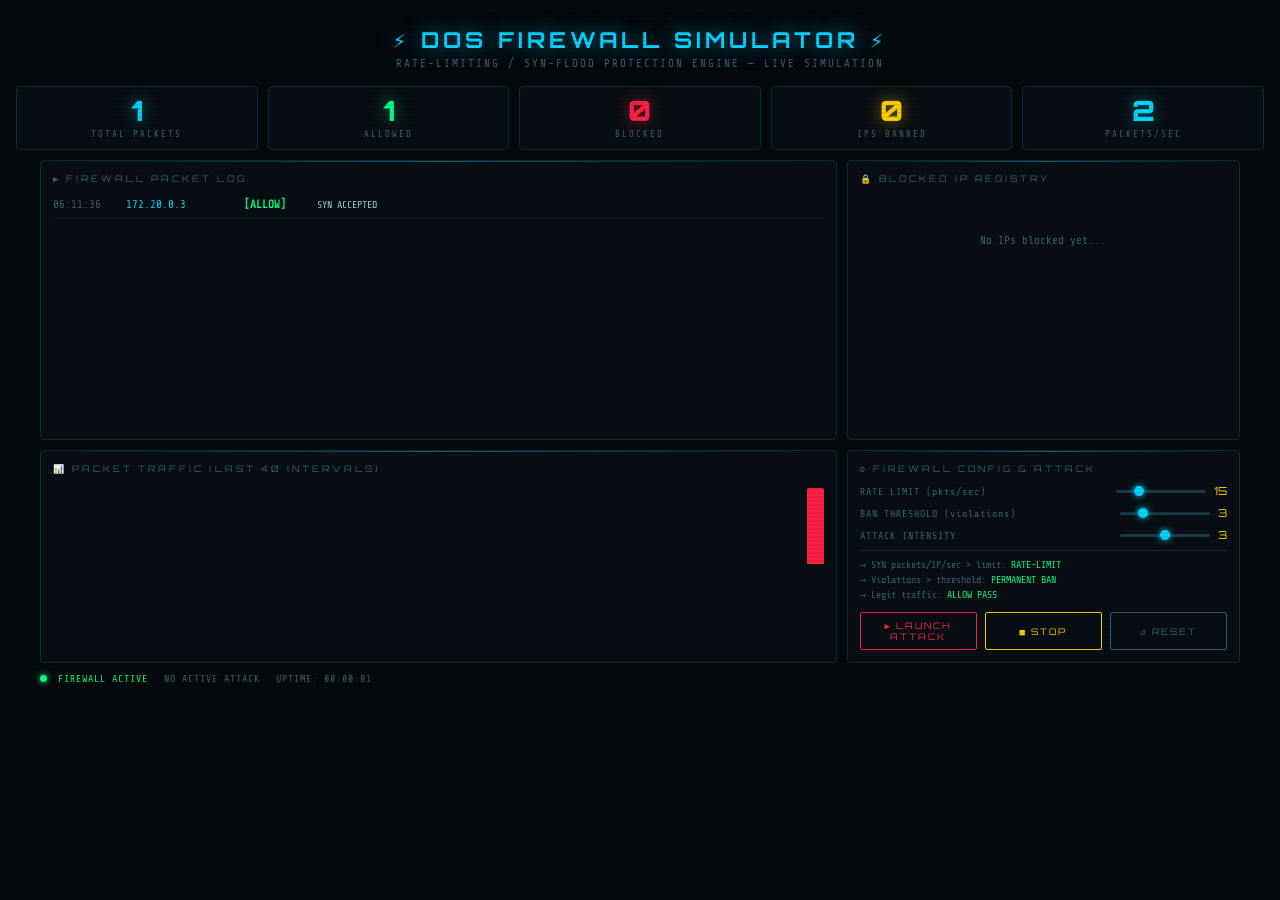
==== web/index.html @ 4ba55d8b "refactor: promote simulation project to repository root" ====
<!DOCTYPE html>
<html lang="en">
<head>
<meta charset="UTF-8">
<meta name="viewport" content="width=device-width, initial-scale=1.0">
<title>DoS Firewall Simulator</title>
<style>
  @import url('https://fonts.googleapis.com/css2?family=Share+Tech+Mono&family=Orbitron:wght@400;700;900&display=swap');

  :root {
    --bg: #050a0e;
    --panel: #080f14;
    --border: #0f2a35;
    --green: #00ff88;
    --red: #ff2244;
    --yellow: #ffcc00;
    --cyan: #00d4ff;
    --dim: #1a3a4a;
    --text: #a0d4e0;
    --muted: #3a6070;
  }

  * { box-sizing: border-box; margin: 0; padding: 0; }

  body {
    background: var(--bg);
    color: var(--text);
    font-family: 'Share Tech Mono', monospace;
    min-height: 100vh;
    padding: 16px;
    overflow-x: hidden;
  }

  /* Scanline effect */
  body::before {
    content: '';
    position: fixed; inset: 0;
    background: repeating-linear-gradient(0deg, transparent, transparent 2px, rgba(0,0,0,0.07) 2px, rgba(0,0,0,0.07) 4px);
    pointer-events: none;
    z-index: 9999;
  }

  h1 {
    font-family: 'Orbitron', monospace;
    font-size: clamp(14px, 2.5vw, 22px);
    color: var(--cyan);
    letter-spacing: 4px;
    text-shadow: 0 0 20px rgba(0,212,255,0.6);
    text-align: center;
    padding: 10px 0 4px;
  }

  .subtitle {
    text-align: center;
    color: var(--muted);
    font-size: 11px;
    letter-spacing: 2px;
    margin-bottom: 16px;
  }

  .grid {
    display: grid;
    grid-template-columns: 1fr 1fr 1fr;
    grid-template-rows: auto auto auto;
    gap: 10px;
    max-width: 1200px;
    margin: 0 auto;
  }

  .panel {
    background: var(--panel);
    border: 1px solid var(--border);
    border-radius: 4px;
    padding: 12px;
    position: relative;
    overflow: hidden;
  }

  .panel::before {
    content: '';
    position: absolute;
    top: 0; left: 0; right: 0;
    height: 1px;
    background: linear-gradient(90deg, transparent, var(--cyan), transparent);
    opacity: 0.4;
  }

  .panel-title {
    font-family: 'Orbitron', monospace;
    font-size: 9px;
    letter-spacing: 3px;
    color: var(--muted);
    margin-bottom: 10px;
    text-transform: uppercase;
  }

  /* Stats row */
  .stats-row { grid-column: 1 / -1; display: grid; grid-template-columns: repeat(5, 1fr); gap: 10px; }

  .stat-box {
    background: var(--panel);
    border: 1px solid var(--border);
    border-radius: 4px;
    padding: 10px 12px;
    text-align: center;
  }

  .stat-value {
    font-family: 'Orbitron', monospace;
    font-size: clamp(18px, 3vw, 28px);
    font-weight: 900;
    line-height: 1;
    margin-bottom: 4px;
  }

  .stat-label { font-size: 9px; letter-spacing: 2px; color: var(--muted); }

  .sv-total { color: var(--cyan); text-shadow: 0 0 15px rgba(0,212,255,0.5); }
  .sv-blocked { color: var(--red); text-shadow: 0 0 15px rgba(255,34,68,0.5); }
  .sv-allowed { color: var(--green); text-shadow: 0 0 15px rgba(0,255,136,0.5); }
  .sv-ips { color: var(--yellow); text-shadow: 0 0 15px rgba(255,204,0,0.5); }
  .sv-rate { color: var(--cyan); text-shadow: 0 0 15px rgba(0,212,255,0.4); }

  /* Log panel */
  .log-panel { grid-column: 1 / 3; grid-row: 2; height: 280px; }

  .log-body {
    height: 240px;
    overflow-y: auto;
    font-size: 11px;
    line-height: 1.7;
  }

  .log-body::-webkit-scrollbar { width: 4px; }
  .log-body::-webkit-scrollbar-track { background: var(--bg); }
  .log-body::-webkit-scrollbar-thumb { background: var(--dim); }

  .log-entry { display: flex; gap: 8px; padding: 2px 0; border-bottom: 1px solid rgba(15,42,53,0.5); }
  .log-time { color: var(--muted); min-width: 65px; }
  .log-ip { min-width: 110px; color: var(--cyan); }
  .log-action-allow { color: var(--green); min-width: 65px; font-weight: bold; }
  .log-action-block { color: var(--red); min-width: 65px; font-weight: bold; }
  .log-msg { color: var(--text); font-size: 10px; }

  /* IP blocklist */
  .blocklist-panel { grid-column: 3; grid-row: 2; height: 280px; }

  .blocklist-body { height: 240px; overflow-y: auto; font-size: 11px; }
  .blocklist-body::-webkit-scrollbar { width: 4px; }
  .blocklist-body::-webkit-scrollbar-track { background: var(--bg); }
  .blocklist-body::-webkit-scrollbar-thumb { background: var(--dim); }

  .block-entry {
    display: flex;
    justify-content: space-between;
    align-items: center;
    padding: 5px 6px;
    margin-bottom: 3px;
    background: rgba(255,34,68,0.05);
    border: 1px solid rgba(255,34,68,0.15);
    border-radius: 2px;
    animation: blockPulse 0.4s ease;
  }

  @keyframes blockPulse {
    0% { background: rgba(255,34,68,0.3); }
    100% { background: rgba(255,34,68,0.05); }
  }

  .block-ip { color: var(--red); }
  .block-count { color: var(--yellow); font-size: 10px; }
  .block-badge {
    background: rgba(255,34,68,0.2);
    border: 1px solid rgba(255,34,68,0.4);
    color: var(--red);
    font-size: 8px;
    padding: 1px 5px;
    border-radius: 2px;
    letter-spacing: 1px;
  }

  /* Traffic visualizer */
  .traffic-panel { grid-column: 1 / 3; grid-row: 3; }

  .traffic-bars {
    display: flex;
    align-items: flex-end;
    height: 80px;
    gap: 3px;
    overflow: hidden;
  }

  .t-bar {
    flex: 1;
    border-radius: 2px 2px 0 0;
    transition: height 0.2s ease;
    min-width: 4px;
  }

  /* Config & Controls */
  .controls-panel { grid-column: 3; grid-row: 3; }

  .config-row {
    display: flex;
    justify-content: space-between;
    align-items: center;
    margin-bottom: 8px;
    font-size: 11px;
  }

  .config-label { color: var(--muted); font-size: 10px; letter-spacing: 1px; }

  .config-val {
    color: var(--yellow);
    font-family: 'Orbitron', monospace;
    font-size: 11px;
  }

  .slider-wrap { display: flex; align-items: center; gap: 8px; }
  input[type=range] {
    -webkit-appearance: none;
    width: 90px;
    height: 3px;
    background: var(--dim);
    border-radius: 2px;
    outline: none;
  }
  input[type=range]::-webkit-slider-thumb {
    -webkit-appearance: none;
    width: 10px; height: 10px;
    background: var(--cyan);
    border-radius: 50%;
    cursor: pointer;
    box-shadow: 0 0 6px var(--cyan);
  }

  .btn-row { display: flex; gap: 8px; margin-top: 10px; flex-wrap: wrap; }

  button {
    font-family: 'Orbitron', monospace;
    font-size: 9px;
    letter-spacing: 2px;
    padding: 7px 12px;
    border: 1px solid;
    border-radius: 2px;
    cursor: pointer;
    transition: all 0.2s;
    background: transparent;
    flex: 1;
  }

  .btn-attack {
    border-color: var(--red);
    color: var(--red);
  }
  .btn-attack:hover, .btn-attack.active {
    background: rgba(255,34,68,0.15);
    box-shadow: 0 0 12px rgba(255,34,68,0.3);
  }

  .btn-stop {
    border-color: var(--yellow);
    color: var(--yellow);
  }
  .btn-stop:hover {
    background: rgba(255,204,0,0.1);
  }

  .btn-reset {
    border-color: var(--muted);
    color: var(--muted);
  }
  .btn-reset:hover {
    background: rgba(160,212,224,0.05);
    border-color: var(--text);
    color: var(--text);
  }

  /* Status bar */
  .status-bar {
    max-width: 1200px;
    margin: 10px auto 0;
    display: flex;
    align-items: center;
    gap: 16px;
    font-size: 10px;
    color: var(--muted);
    letter-spacing: 1px;
  }

  .status-dot {
    width: 7px; height: 7px;
    border-radius: 50%;
    display: inline-block;
    margin-right: 5px;
  }
  .dot-active { background: var(--green); box-shadow: 0 0 6px var(--green); animation: blink 1s infinite; }
  .dot-attack { background: var(--red); box-shadow: 0 0 6px var(--red); animation: blink 0.3s infinite; }
  .dot-idle { background: var(--muted); }

  @keyframes blink { 0%,100%{opacity:1} 50%{opacity:0.3} }

  .firewall-status { color: var(--green); }
  .firewall-status.under-attack { color: var(--red); animation: blink 0.5s infinite; }

  /* Tooltip for firewall rules */
  .rules-section { margin-top: 6px; padding-top: 6px; border-top: 1px solid var(--border); }
  .rule-item { font-size: 10px; color: var(--muted); padding: 2px 0; }
  .rule-item span { color: var(--green); }

  /* Attack wave animation */
  @keyframes attackWave {
    0% { opacity: 0; transform: translateX(-10px); }
    100% { opacity: 1; transform: translateX(0); }
  }
  .log-entry { animation: attackWave 0.15s ease; }
</style>
</head>
<body>

<h1>⚡ DOS FIREWALL SIMULATOR ⚡</h1>
<p class="subtitle">RATE-LIMITING / SYN-FLOOD PROTECTION ENGINE — LIVE SIMULATION</p>

<div class="stats-row">
  <div class="stat-box">
    <div class="stat-value sv-total" id="stat-total">0</div>
    <div class="stat-label">TOTAL PACKETS</div>
  </div>
  <div class="stat-box">
    <div class="stat-value sv-allowed" id="stat-allowed">0</div>
    <div class="stat-label">ALLOWED</div>
  </div>
  <div class="stat-box">
    <div class="stat-value sv-blocked" id="stat-blocked">0</div>
    <div class="stat-label">BLOCKED</div>
  </div>
  <div class="stat-box">
    <div class="stat-value sv-ips" id="stat-ips">0</div>
    <div class="stat-label">IPS BANNED</div>
  </div>
  <div class="stat-box">
    <div class="stat-value sv-rate" id="stat-rate">0</div>
    <div class="stat-label">PACKETS/SEC</div>
  </div>
</div>

<div class="grid">

  <!-- Log Panel -->
  <div class="panel log-panel">
    <div class="panel-title">▶ FIREWALL PACKET LOG</div>
    <div class="log-body" id="log-body"></div>
  </div>

  <!-- Blocklist -->
  <div class="panel blocklist-panel">
    <div class="panel-title">🔒 BLOCKED IP REGISTRY</div>
    <div class="blocklist-body" id="blocklist-body">
      <div style="color:var(--muted);font-size:11px;text-align:center;padding-top:40px;">No IPs blocked yet...</div>
    </div>
  </div>

  <!-- Traffic chart -->
  <div class="panel traffic-panel">
    <div class="panel-title">📊 PACKET TRAFFIC (LAST 40 INTERVALS)</div>
    <div class="traffic-bars" id="traffic-bars"></div>
  </div>

  <!-- Controls -->
  <div class="panel controls-panel">
    <div class="panel-title">⚙ FIREWALL CONFIG & ATTACK</div>

    <div class="config-row">
      <span class="config-label">RATE LIMIT (pkts/sec)</span>
      <div class="slider-wrap">
        <input type="range" id="sl-rate" min="5" max="50" value="15">
        <span class="config-val" id="lbl-rate">15</span>
      </div>
    </div>
    <div class="config-row">
      <span class="config-label">BAN THRESHOLD (violations)</span>
      <div class="slider-wrap">
        <input type="range" id="sl-ban" min="1" max="10" value="3">
        <span class="config-val" id="lbl-ban">3</span>
      </div>
    </div>
    <div class="config-row">
      <span class="config-label">ATTACK INTENSITY</span>
      <div class="slider-wrap">
        <input type="range" id="sl-intensity" min="1" max="5" value="3">
        <span class="config-val" id="lbl-intensity">3</span>
      </div>
    </div>

    <div class="rules-section">
      <div class="rule-item">→ SYN packets/IP/sec &gt; limit: <span>RATE-LIMIT</span></div>
      <div class="rule-item">→ Violations &gt; threshold: <span>PERMANENT BAN</span></div>
      <div class="rule-item">→ Legit traffic: <span>ALLOW PASS</span></div>
    </div>

    <div class="btn-row">
      <button class="btn-attack" id="btn-attack" onclick="startAttack()">▶ LAUNCH ATTACK</button>
      <button class="btn-stop" onclick="stopAttack()">■ STOP</button>
      <button class="btn-reset" onclick="resetAll()">↺ RESET</button>
    </div>
  </div>

</div>

<div class="status-bar">
  <div>
    <span class="status-dot dot-active" id="fw-dot"></span>
    <span class="firewall-status" id="fw-status">FIREWALL ACTIVE</span>
  </div>
  <div id="attack-status" style="color:var(--muted)">NO ACTIVE ATTACK</div>
  <div id="uptime-display">UPTIME: 00:00:00</div>
</div>

<script>
// ─── FIREWALL ENGINE ───────────────────────────────────────────────
const firewall = {
  rateLimit: 15,       // max SYN packets per IP per second
  banThreshold: 3,     // violations before permanent ban
  windowMs: 1000,      // rate window in ms

  ipTable: {},         // { ip: { count, windowStart, violations, banned } }
  bannedIPs: new Set(),

  processPacket(ip, timestamp) {
    if (this.bannedIPs.has(ip)) {
      return { action: 'BLOCK', reason: 'IP PERMANENTLY BANNED', ip };
    }

    if (!this.ipTable[ip]) {
      this.ipTable[ip] = { count: 1, windowStart: timestamp, violations: 0 };
      return { action: 'ALLOW', reason: 'SYN ACCEPTED', ip };
    }

    const entry = this.ipTable[ip];
    const elapsed = timestamp - entry.windowStart;

    if (elapsed > this.windowMs) {
      // New window
      entry.count = 1;
      entry.windowStart = timestamp;
      return { action: 'ALLOW', reason: 'SYN ACCEPTED', ip };
    }

    entry.count++;

    if (entry.count > this.rateLimit) {
      entry.violations++;
      if (entry.violations >= this.banThreshold) {
        this.bannedIPs.add(ip);
        return { action: 'BLOCK', reason: `BANNED after ${entry.violations} violations`, ip };
      }
      return { action: 'BLOCK', reason: `RATE EXCEEDED (${entry.count}/${this.rateLimit} pkt/s)`, ip };
    }

    return { action: 'ALLOW', reason: 'SYN ACCEPTED', ip };
  },

  reset() {
    this.ipTable = {};
    this.bannedIPs = new Set();
  }
};

// ─── ATTACK SIMULATOR ──────────────────────────────────────────────
const ATTACKER_IPS = [
  '192.168.1.101', '10.0.0.44', '172.16.0.9', '192.168.0.250',
  '10.10.10.10', '203.0.113.77', '198.51.100.3'
];
const LEGIT_IPS = [
  '192.168.1.5', '10.0.0.1', '172.20.0.3', '192.168.2.10'
];

let attackInterval = null;
let legitInterval = null;
let statsInterval = null;
let uptimeInterval = null;
let isAttacking = false;

let stats = { total: 0, allowed: 0, blocked: 0, rate: 0, rateCounter: 0 };
let trafficHistory = new Array(40).fill(0);
let startTime = Date.now();
let lastRateReset = Date.now();

function randomIP(arr) { return arr[Math.floor(Math.random() * arr.length)]; }

function getIntensity() { return parseInt(document.getElementById('sl-intensity').value); }

function startAttack() {
  if (isAttacking) return;
  isAttacking = true;
  document.getElementById('btn-attack').classList.add('active');
  document.getElementById('fw-dot').className = 'status-dot dot-attack';
  document.getElementById('fw-status').textContent = '⚠ UNDER ATTACK';
  document.getElementById('fw-status').className = 'firewall-status under-attack';
  document.getElementById('attack-status').textContent = '🔴 SYN FLOOD ATTACK IN PROGRESS';
  document.getElementById('attack-status').style.color = 'var(--red)';

  const intensity = getIntensity();
  const intervalMs = Math.max(10, 80 - intensity * 14);  // faster = more intense
  const packetsPerTick = intensity * 4;

  attackInterval = setInterval(() => {
    for (let i = 0; i < packetsPerTick; i++) {
      sendPacket(randomIP(ATTACKER_IPS));
    }
  }, intervalMs);
}

function stopAttack() {
  if (!isAttacking) return;
  isAttacking = false;
  clearInterval(attackInterval);
  attackInterval = null;
  document.getElementById('btn-attack').classList.remove('active');
  document.getElementById('fw-dot').className = 'status-dot dot-active';
  document.getElementById('fw-status').textContent = 'FIREWALL ACTIVE';
  document.getElementById('fw-status').className = 'firewall-status';
  document.getElementById('attack-status').textContent = 'ATTACK STOPPED';
  document.getElementById('attack-status').style.color = 'var(--yellow)';
}

function resetAll() {
  stopAttack();
  firewall.reset();
  stats = { total: 0, allowed: 0, blocked: 0, rate: 0, rateCounter: 0 };
  trafficHistory = new Array(40).fill(0);
  document.getElementById('log-body').innerHTML = '';
  document.getElementById('blocklist-body').innerHTML = '<div style="color:var(--muted);font-size:11px;text-align:center;padding-top:40px;">No IPs blocked yet...</div>';
  updateStats();
  renderTraffic();
  document.getElementById('attack-status').textContent = 'NO ACTIVE ATTACK';
  document.getElementById('attack-status').style.color = 'var(--muted)';
}

function sendPacket(ip) {
  const now = Date.now();
  const result = firewall.processPacket(ip, now);
  stats.total++;
  stats.rateCounter++;

  if (result.action === 'ALLOW') {
    stats.allowed++;
    addLog(ip, 'ALLOW', result.reason);
  } else {
    stats.blocked++;
    addLog(ip, 'BLOCK', result.reason);
    if (firewall.bannedIPs.has(ip)) updateBlocklist(ip);
  }
}

// ─── UI UPDATES ────────────────────────────────────────────────────
const MAX_LOG = 80;

function addLog(ip, action, msg) {
  const log = document.getElementById('log-body');
  const now = new Date();
  const ts = `${String(now.getHours()).padStart(2,'0')}:${String(now.getMinutes()).padStart(2,'0')}:${String(now.getSeconds()).padStart(2,'0')}`;

  const entry = document.createElement('div');
  entry.className = 'log-entry';
  entry.innerHTML = `
    <span class="log-time">${ts}</span>
    <span class="log-ip">${ip}</span>
    <span class="log-action-${action.toLowerCase()}">[${action}]</span>
    <span class="log-msg">${msg}</span>
  `;

  log.insertBefore(entry, log.firstChild);

  // Trim log
  while (log.children.length > MAX_LOG) {
    log.removeChild(log.lastChild);
  }
}

const blocklistEntries = {};

function updateBlocklist(ip) {
  const body = document.getElementById('blocklist-body');
  const ipEntry = firewall.ipTable[ip];
  const count = ipEntry ? ipEntry.count : 0;

  if (!blocklistEntries[ip]) {
    // Remove placeholder
    const placeholder = body.querySelector('div');
    if (placeholder && placeholder.textContent.includes('No IPs')) placeholder.remove();

    const el = document.createElement('div');
    el.className = 'block-entry';
    el.id = `block-${ip.replace(/\./g,'-')}`;
    el.innerHTML = `
      <span class="block-ip">${ip}</span>
      <span class="block-count" id="bc-${ip.replace(/\./g,'-')}">pkts: ${count}</span>
      <span class="block-badge">BANNED</span>
    `;
    body.insertBefore(el, body.firstChild);
    blocklistEntries[ip] = true;
  }
}

function updateStats() {
  document.getElementById('stat-total').textContent = stats.total.toLocaleString();
  document.getElementById('stat-allowed').textContent = stats.allowed.toLocaleString();
  document.getElementById('stat-blocked').textContent = stats.blocked.toLocaleString();
  document.getElementById('stat-ips').textContent = firewall.bannedIPs.size;
  document.getElementById('stat-rate').textContent = stats.rate;
}

function renderTraffic() {
  const container = document.getElementById('traffic-bars');
  container.innerHTML = '';
  const maxVal = Math.max(...trafficHistory, 1);
  trafficHistory.forEach((val, i) => {
    const bar = document.createElement('div');
    bar.className = 't-bar';
    const pct = (val / maxVal) * 76;
    bar.style.height = pct + 'px';
    // Color: high traffic = red, medium = yellow, low = green
    const ratio = val / maxVal;
    if (ratio > 0.7) bar.style.background = `rgba(255,34,68,${0.5 + ratio * 0.5})`;
    else if (ratio > 0.3) bar.style.background = `rgba(255,204,0,${0.5 + ratio * 0.4})`;
    else bar.style.background = `rgba(0,255,136,${0.3 + ratio * 0.5})`;
    container.appendChild(bar);
  });
}

// ─── INTERVALS ─────────────────────────────────────────────────────

// Legit traffic (always running at low rate)
legitInterval = setInterval(() => {
  sendPacket(randomIP(LEGIT_IPS));
}, 800);

// Stats + traffic update
statsInterval = setInterval(() => {
  // Calc rate
  const now = Date.now();
  const elapsed = (now - lastRateReset) / 1000;
  stats.rate = Math.round(stats.rateCounter / Math.max(elapsed, 0.1));
  stats.rateCounter = 0;
  lastRateReset = now;

  trafficHistory.push(stats.rate);
  if (trafficHistory.length > 40) trafficHistory.shift();

  updateStats();
  renderTraffic();
}, 500);

// Uptime
uptimeInterval = setInterval(() => {
  const elapsed = Math.floor((Date.now() - startTime) / 1000);
  const h = String(Math.floor(elapsed / 3600)).padStart(2,'0');
  const m = String(Math.floor((elapsed % 3600) / 60)).padStart(2,'0');
  const s = String(elapsed % 60).padStart(2,'0');
  document.getElementById('uptime-display').textContent = `UPTIME: ${h}:${m}:${s}`;
}, 1000);

// ─── SLIDER LISTENERS ──────────────────────────────────────────────
document.getElementById('sl-rate').addEventListener('input', e => {
  firewall.rateLimit = parseInt(e.target.value);
  document.getElementById('lbl-rate').textContent = e.target.value;
});
document.getElementById('sl-ban').addEventListener('input', e => {
  firewall.banThreshold = parseInt(e.target.value);
  document.getElementById('lbl-ban').textContent = e.target.value;
});
document.getElementById('sl-intensity').addEventListener('input', e => {
  document.getElementById('lbl-intensity').textContent = e.target.value;
  // Restart attack with new intensity if running
  if (isAttacking) { stopAttack(); startAttack(); }
});

// Init traffic bars
renderTraffic();
</script>
</body>
</html>
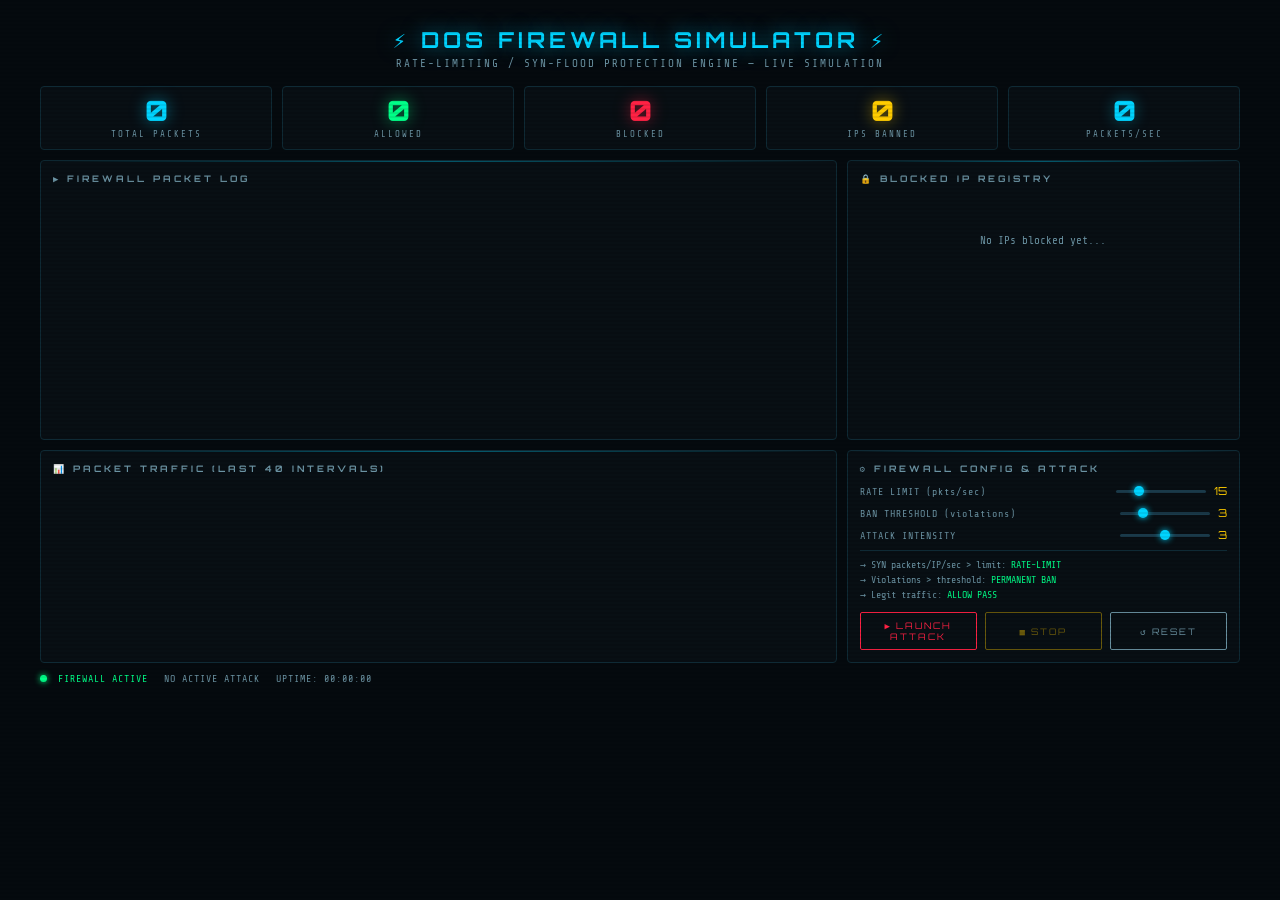
==== commit 10cd049a: "feat(web): responsive layout, accessibility and safer DOM updates - single-column layout under 900px" ====
--- a/web/index.html
+++ b/web/index.html
@@ -4,6 +4,8 @@
 <meta charset="UTF-8">
 <meta name="viewport" content="width=device-width, initial-scale=1.0">
 <title>DoS Firewall Simulator</title>
+<meta name="description" content="Interactive browser simulation of a rate-limiting firewall defending against a SYN flood: per-IP rate limits, violation counting and automatic bans.">
+<meta name="theme-color" content="#050a0e">
 <style>
   @import url('https://fonts.googleapis.com/css2?family=Share+Tech+Mono&family=Orbitron:wght@400;700;900&display=swap');
 
@@ -17,7 +19,7 @@
     --cyan: #00d4ff;
     --dim: #1a3a4a;
     --text: #a0d4e0;
-    --muted: #3a6070;
+    --muted: #6b93a3;
   }
 
   * { box-sizing: border-box; margin: 0; padding: 0; }
@@ -61,7 +63,7 @@
   .grid {
     display: grid;
     grid-template-columns: 1fr 1fr 1fr;
-    grid-template-rows: auto auto auto;
+    grid-template-rows: auto auto;
     gap: 10px;
     max-width: 1200px;
     margin: 0 auto;
@@ -95,7 +97,7 @@
   }
 
   /* Stats row */
-  .stats-row { grid-column: 1 / -1; display: grid; grid-template-columns: repeat(5, 1fr); gap: 10px; }
+  .stats-row { display: grid; grid-template-columns: repeat(5, 1fr); gap: 10px; max-width: 1200px; margin: 0 auto 10px; }
 
   .stat-box {
     background: var(--panel);
@@ -122,7 +124,7 @@
   .sv-rate { color: var(--cyan); text-shadow: 0 0 15px rgba(0,212,255,0.4); }
 
   /* Log panel */
-  .log-panel { grid-column: 1 / 3; grid-row: 2; height: 280px; }
+  .log-panel { grid-column: 1 / 3; grid-row: 1; height: 280px; }
 
   .log-body {
     height: 240px;
@@ -143,7 +145,7 @@
   .log-msg { color: var(--text); font-size: 10px; }
 
   /* IP blocklist */
-  .blocklist-panel { grid-column: 3; grid-row: 2; height: 280px; }
+  .blocklist-panel { grid-column: 3; grid-row: 1; height: 280px; }
 
   .blocklist-body { height: 240px; overflow-y: auto; font-size: 11px; }
   .blocklist-body::-webkit-scrollbar { width: 4px; }
@@ -180,7 +182,7 @@
   }
 
   /* Traffic visualizer */
-  .traffic-panel { grid-column: 1 / 3; grid-row: 3; }
+  .traffic-panel { grid-column: 1 / 3; grid-row: 2; }
 
   .traffic-bars {
     display: flex;
@@ -198,7 +200,7 @@
   }
 
   /* Config & Controls */
-  .controls-panel { grid-column: 3; grid-row: 3; }
+  .controls-panel { grid-column: 3; grid-row: 2; }
 
   .config-row {
     display: flex;
@@ -314,14 +316,55 @@
     100% { opacity: 1; transform: translateX(0); }
   }
   .log-entry { animation: attackWave 0.15s ease; }
+
+  .empty-state { color: var(--muted); font-size: 11px; text-align: center; padding-top: 40px; }
+
+  .sr-only {
+    position: absolute; width: 1px; height: 1px; padding: 0; margin: -1px;
+    overflow: hidden; clip: rect(0, 0, 0, 0); white-space: nowrap; border: 0;
+  }
+
+  button:focus-visible, input[type=range]:focus-visible {
+    outline: 2px solid var(--cyan);
+    outline-offset: 2px;
+  }
+
+  button:disabled { opacity: 0.4; cursor: not-allowed; }
+
+  noscript p { max-width: 1200px; margin: 0 auto 10px; color: var(--yellow); text-align: center; }
+
+  /* Responsive layout */
+  @media (max-width: 900px) {
+    .grid { grid-template-columns: 1fr; }
+    .log-panel, .blocklist-panel, .traffic-panel, .controls-panel { grid-column: 1; grid-row: auto; }
+    .stats-row { grid-template-columns: repeat(3, 1fr); }
+    .status-bar { flex-wrap: wrap; gap: 8px 16px; }
+  }
+
+  @media (max-width: 480px) {
+    body { padding: 12px; }
+    .stats-row { grid-template-columns: repeat(2, 1fr); }
+    .log-ip { min-width: 96px; }
+    .log-msg { flex-basis: 100%; }
+    .log-entry { flex-wrap: wrap; }
+  }
+
+  @media (prefers-reduced-motion: reduce) {
+    *, *::before, *::after { animation: none !important; transition: none !important; }
+  }
 </style>
 </head>
 <body>
 
-<h1>⚡ DOS FIREWALL SIMULATOR ⚡</h1>
-<p class="subtitle">RATE-LIMITING / SYN-FLOOD PROTECTION ENGINE — LIVE SIMULATION</p>
-
-<div class="stats-row">
+<header>
+  <h1><span aria-hidden="true">⚡ </span>DOS FIREWALL SIMULATOR<span aria-hidden="true"> ⚡</span></h1>
+  <p class="subtitle">RATE-LIMITING / SYN-FLOOD PROTECTION ENGINE — LIVE SIMULATION</p>
+</header>
+
+<noscript><p>This simulator needs JavaScript enabled to run.</p></noscript>
+
+<main>
+<section class="stats-row" aria-label="Firewall statistics">
   <div class="stat-box">
     <div class="stat-value sv-total" id="stat-total">0</div>
     <div class="stat-label">TOTAL PACKETS</div>
@@ -342,53 +385,54 @@
     <div class="stat-value sv-rate" id="stat-rate">0</div>
     <div class="stat-label">PACKETS/SEC</div>
   </div>
-</div>
+</section>
 
 <div class="grid">
 
   <!-- Log Panel -->
   <div class="panel log-panel">
-    <div class="panel-title">▶ FIREWALL PACKET LOG</div>
-    <div class="log-body" id="log-body"></div>
+    <h2 class="panel-title" id="log-title"><span aria-hidden="true">▶ </span>FIREWALL PACKET LOG</h2>
+    <div class="log-body" id="log-body" role="log" aria-labelledby="log-title" aria-live="off" tabindex="0"></div>
   </div>
 
   <!-- Blocklist -->
   <div class="panel blocklist-panel">
-    <div class="panel-title">🔒 BLOCKED IP REGISTRY</div>
-    <div class="blocklist-body" id="blocklist-body">
-      <div style="color:var(--muted);font-size:11px;text-align:center;padding-top:40px;">No IPs blocked yet...</div>
+    <h2 class="panel-title" id="blocklist-title"><span aria-hidden="true">🔒 </span>BLOCKED IP REGISTRY</h2>
+    <div class="blocklist-body" id="blocklist-body" aria-labelledby="blocklist-title" tabindex="0">
+      <div class="empty-state" id="blocklist-empty">No IPs blocked yet...</div>
     </div>
   </div>
 
   <!-- Traffic chart -->
   <div class="panel traffic-panel">
-    <div class="panel-title">📊 PACKET TRAFFIC (LAST 40 INTERVALS)</div>
-    <div class="traffic-bars" id="traffic-bars"></div>
+    <h2 class="panel-title" id="traffic-title"><span aria-hidden="true">📊 </span>PACKET TRAFFIC (LAST 40 INTERVALS)</h2>
+    <div class="traffic-bars" id="traffic-bars" role="img" aria-labelledby="traffic-title" aria-describedby="traffic-desc"></div>
+    <p class="sr-only" id="traffic-desc">Bar chart of packets per second over the last 40 half-second intervals.</p>
   </div>
 
   <!-- Controls -->
   <div class="panel controls-panel">
-    <div class="panel-title">⚙ FIREWALL CONFIG & ATTACK</div>
+    <h2 class="panel-title"><span aria-hidden="true">⚙ </span>FIREWALL CONFIG &amp; ATTACK</h2>
 
     <div class="config-row">
-      <span class="config-label">RATE LIMIT (pkts/sec)</span>
+      <label class="config-label" for="sl-rate">RATE LIMIT (pkts/sec)</label>
       <div class="slider-wrap">
         <input type="range" id="sl-rate" min="5" max="50" value="15">
-        <span class="config-val" id="lbl-rate">15</span>
+        <output class="config-val" id="lbl-rate" for="sl-rate">15</output>
       </div>
     </div>
     <div class="config-row">
-      <span class="config-label">BAN THRESHOLD (violations)</span>
+      <label class="config-label" for="sl-ban">BAN THRESHOLD (violations)</label>
       <div class="slider-wrap">
         <input type="range" id="sl-ban" min="1" max="10" value="3">
-        <span class="config-val" id="lbl-ban">3</span>
+        <output class="config-val" id="lbl-ban" for="sl-ban">3</output>
       </div>
     </div>
     <div class="config-row">
-      <span class="config-label">ATTACK INTENSITY</span>
+      <label class="config-label" for="sl-intensity">ATTACK INTENSITY</label>
       <div class="slider-wrap">
         <input type="range" id="sl-intensity" min="1" max="5" value="3">
-        <span class="config-val" id="lbl-intensity">3</span>
+        <output class="config-val" id="lbl-intensity" for="sl-intensity">3</output>
       </div>
     </div>
 
@@ -399,72 +443,29 @@
     </div>
 
     <div class="btn-row">
-      <button class="btn-attack" id="btn-attack" onclick="startAttack()">▶ LAUNCH ATTACK</button>
-      <button class="btn-stop" onclick="stopAttack()">■ STOP</button>
-      <button class="btn-reset" onclick="resetAll()">↺ RESET</button>
+      <button type="button" class="btn-attack" id="btn-attack" aria-pressed="false"><span aria-hidden="true">▶ </span>LAUNCH ATTACK</button>
+      <button type="button" class="btn-stop" id="btn-stop" disabled><span aria-hidden="true">■ </span>STOP</button>
+      <button type="button" class="btn-reset" id="btn-reset"><span aria-hidden="true">↺ </span>RESET</button>
     </div>
   </div>
 
 </div>
 
-<div class="status-bar">
+</main>
+
+<footer class="status-bar">
   <div>
     <span class="status-dot dot-active" id="fw-dot"></span>
     <span class="firewall-status" id="fw-status">FIREWALL ACTIVE</span>
   </div>
-  <div id="attack-status" style="color:var(--muted)">NO ACTIVE ATTACK</div>
+  <div id="attack-status" role="status" style="color:var(--muted)">NO ACTIVE ATTACK</div>
   <div id="uptime-display">UPTIME: 00:00:00</div>
-</div>
-
+</footer>
+
+<script src="rate-limiter.js"></script>
 <script>
 // ─── FIREWALL ENGINE ───────────────────────────────────────────────
-const firewall = {
-  rateLimit: 15,       // max SYN packets per IP per second
-  banThreshold: 3,     // violations before permanent ban
-  windowMs: 1000,      // rate window in ms
-
-  ipTable: {},         // { ip: { count, windowStart, violations, banned } }
-  bannedIPs: new Set(),
-
-  processPacket(ip, timestamp) {
-    if (this.bannedIPs.has(ip)) {
-      return { action: 'BLOCK', reason: 'IP PERMANENTLY BANNED', ip };
-    }
-
-    if (!this.ipTable[ip]) {
-      this.ipTable[ip] = { count: 1, windowStart: timestamp, violations: 0 };
-      return { action: 'ALLOW', reason: 'SYN ACCEPTED', ip };
-    }
-
-    const entry = this.ipTable[ip];
-    const elapsed = timestamp - entry.windowStart;
-
-    if (elapsed > this.windowMs) {
-      // New window
-      entry.count = 1;
-      entry.windowStart = timestamp;
-      return { action: 'ALLOW', reason: 'SYN ACCEPTED', ip };
-    }
-
-    entry.count++;
-
-    if (entry.count > this.rateLimit) {
-      entry.violations++;
-      if (entry.violations >= this.banThreshold) {
-        this.bannedIPs.add(ip);
-        return { action: 'BLOCK', reason: `BANNED after ${entry.violations} violations`, ip };
-      }
-      return { action: 'BLOCK', reason: `RATE EXCEEDED (${entry.count}/${this.rateLimit} pkt/s)`, ip };
-    }
-
-    return { action: 'ALLOW', reason: 'SYN ACCEPTED', ip };
-  },
-
-  reset() {
-    this.ipTable = {};
-    this.bannedIPs = new Set();
-  }
-};
+const firewall = new RateLimitFirewall({ rateLimit: 15, banThreshold: 3, windowMs: 1000 });
 
 // ─── ATTACK SIMULATOR ──────────────────────────────────────────────
 const ATTACKER_IPS = [
@@ -493,7 +494,10 @@
 function startAttack() {
   if (isAttacking) return;
   isAttacking = true;
-  document.getElementById('btn-attack').classList.add('active');
+  const attackBtn = document.getElementById('btn-attack');
+  attackBtn.classList.add('active');
+  attackBtn.setAttribute('aria-pressed', 'true');
+  document.getElementById('btn-stop').disabled = false;
   document.getElementById('fw-dot').className = 'status-dot dot-attack';
   document.getElementById('fw-status').textContent = '⚠ UNDER ATTACK';
   document.getElementById('fw-status').className = 'firewall-status under-attack';
@@ -516,7 +520,10 @@
   isAttacking = false;
   clearInterval(attackInterval);
   attackInterval = null;
-  document.getElementById('btn-attack').classList.remove('active');
+  const attackBtn = document.getElementById('btn-attack');
+  attackBtn.classList.remove('active');
+  attackBtn.setAttribute('aria-pressed', 'false');
+  document.getElementById('btn-stop').disabled = true;
   document.getElementById('fw-dot').className = 'status-dot dot-active';
   document.getElementById('fw-status').textContent = 'FIREWALL ACTIVE';
   document.getElementById('fw-status').className = 'firewall-status';
@@ -529,8 +536,13 @@
   firewall.reset();
   stats = { total: 0, allowed: 0, blocked: 0, rate: 0, rateCounter: 0 };
   trafficHistory = new Array(40).fill(0);
-  document.getElementById('log-body').innerHTML = '';
-  document.getElementById('blocklist-body').innerHTML = '<div style="color:var(--muted);font-size:11px;text-align:center;padding-top:40px;">No IPs blocked yet...</div>';
+  document.getElementById('log-body').replaceChildren();
+  for (const ip of Object.keys(blocklistEntries)) delete blocklistEntries[ip];
+  const empty = document.createElement('div');
+  empty.className = 'empty-state';
+  empty.id = 'blocklist-empty';
+  empty.textContent = 'No IPs blocked yet...';
+  document.getElementById('blocklist-body').replaceChildren(empty);
   updateStats();
   renderTraffic();
   document.getElementById('attack-status').textContent = 'NO ACTIVE ATTACK';
@@ -549,7 +561,7 @@
   } else {
     stats.blocked++;
     addLog(ip, 'BLOCK', result.reason);
-    if (firewall.bannedIPs.has(ip)) updateBlocklist(ip);
+    if (firewall.bannedIPs.has(ip)) recordBannedPacket(ip);
   }
 }
 
@@ -563,12 +575,12 @@
 
   const entry = document.createElement('div');
   entry.className = 'log-entry';
-  entry.innerHTML = `
-    <span class="log-time">${ts}</span>
-    <span class="log-ip">${ip}</span>
-    <span class="log-action-${action.toLowerCase()}">[${action}]</span>
-    <span class="log-msg">${msg}</span>
-  `;
+  entry.append(
+    makeSpan('log-time', ts),
+    makeSpan('log-ip', ip),
+    makeSpan(`log-action-${action.toLowerCase()}`, `[${action}]`),
+    makeSpan('log-msg', msg),
+  );
 
   log.insertBefore(entry, log.firstChild);
 
@@ -578,29 +590,33 @@
   }
 }
 
+function makeSpan(className, text) {
+  const span = document.createElement('span');
+  span.className = className;
+  span.textContent = text;
+  return span;
+}
+
+// ip -> { countEl, blocked } for every banned address shown in the registry.
 const blocklistEntries = {};
 
-function updateBlocklist(ip) {
+function recordBannedPacket(ip) {
   const body = document.getElementById('blocklist-body');
-  const ipEntry = firewall.ipTable[ip];
-  const count = ipEntry ? ipEntry.count : 0;
-
-  if (!blocklistEntries[ip]) {
-    // Remove placeholder
-    const placeholder = body.querySelector('div');
-    if (placeholder && placeholder.textContent.includes('No IPs')) placeholder.remove();
+  let entry = blocklistEntries[ip];
+
+  if (!entry) {
+    document.getElementById('blocklist-empty')?.remove();
 
     const el = document.createElement('div');
     el.className = 'block-entry';
-    el.id = `block-${ip.replace(/\./g,'-')}`;
-    el.innerHTML = `
-      <span class="block-ip">${ip}</span>
-      <span class="block-count" id="bc-${ip.replace(/\./g,'-')}">pkts: ${count}</span>
-      <span class="block-badge">BANNED</span>
-    `;
+    const countEl = makeSpan('block-count', '');
+    el.append(makeSpan('block-ip', ip), countEl, makeSpan('block-badge', 'BANNED'));
     body.insertBefore(el, body.firstChild);
-    blocklistEntries[ip] = true;
-  }
+    entry = blocklistEntries[ip] = { countEl, blocked: 0 };
+  }
+
+  entry.blocked++;
+  entry.countEl.textContent = `blocked: ${entry.blocked}`;
 }
 
 function updateStats() {
@@ -613,7 +629,7 @@
 
 function renderTraffic() {
   const container = document.getElementById('traffic-bars');
-  container.innerHTML = '';
+  container.replaceChildren();
   const maxVal = Math.max(...trafficHistory, 1);
   trafficHistory.forEach((val, i) => {
     const bar = document.createElement('div');
@@ -676,6 +692,10 @@
   if (isAttacking) { stopAttack(); startAttack(); }
 });
 
+document.getElementById('btn-attack').addEventListener('click', startAttack);
+document.getElementById('btn-stop').addEventListener('click', stopAttack);
+document.getElementById('btn-reset').addEventListener('click', resetAll);
+
 // Init traffic bars
 renderTraffic();
 </script>
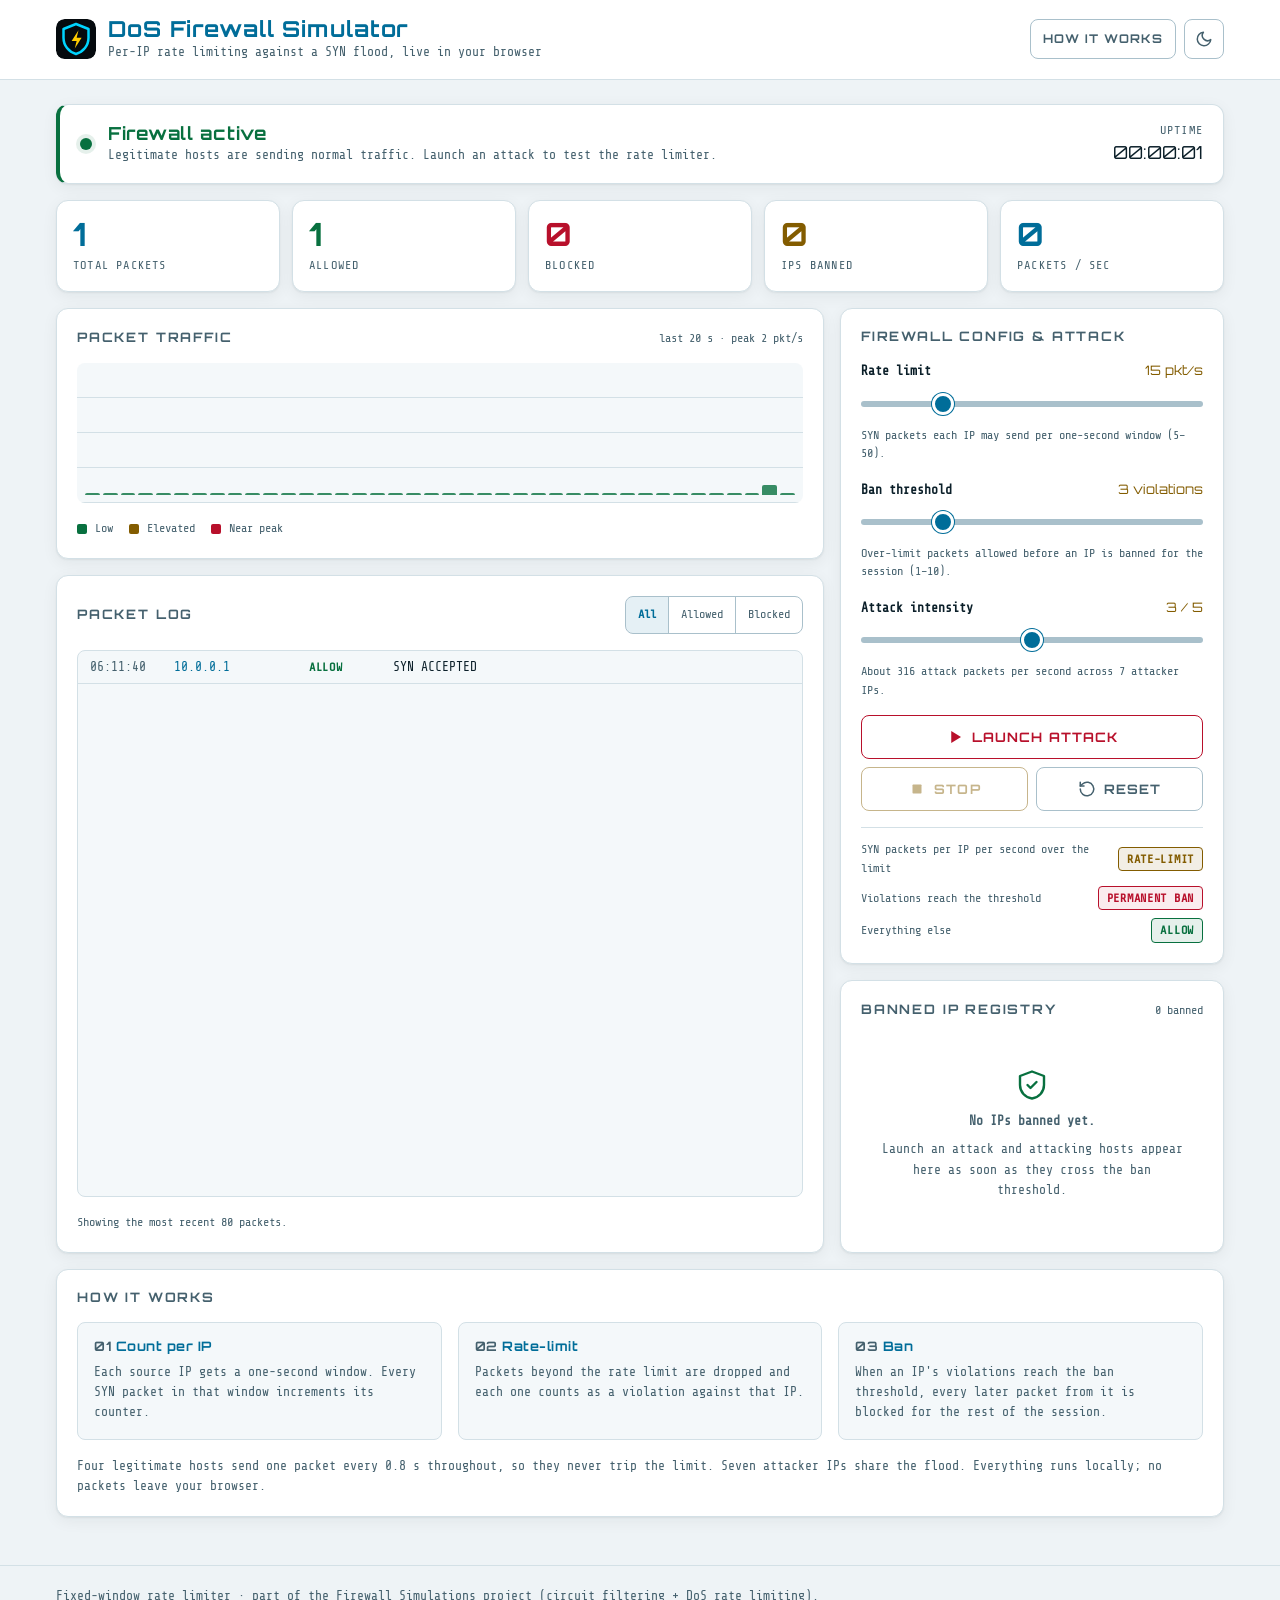
==== commit a6dc600d: "feat(web): redesign simulator with design tokens, themes and clear states - Split the page into inde" ====
--- a/web/index.html
+++ b/web/index.html
@@ -1,703 +1,237 @@
 <!DOCTYPE html>
-<html lang="en">
+<html lang="en" data-theme="dark">
 <head>
 <meta charset="UTF-8">
 <meta name="viewport" content="width=device-width, initial-scale=1.0">
-<title>DoS Firewall Simulator</title>
+<title>DoS Firewall Simulator · SYN-flood rate limiting</title>
 <meta name="description" content="Interactive browser simulation of a rate-limiting firewall defending against a SYN flood: per-IP rate limits, violation counting and automatic bans.">
-<meta name="theme-color" content="#050a0e">
-<style>
-  @import url('https://fonts.googleapis.com/css2?family=Share+Tech+Mono&family=Orbitron:wght@400;700;900&display=swap');
-
-  :root {
-    --bg: #050a0e;
-    --panel: #080f14;
-    --border: #0f2a35;
-    --green: #00ff88;
-    --red: #ff2244;
-    --yellow: #ffcc00;
-    --cyan: #00d4ff;
-    --dim: #1a3a4a;
-    --text: #a0d4e0;
-    --muted: #6b93a3;
-  }
-
-  * { box-sizing: border-box; margin: 0; padding: 0; }
-
-  body {
-    background: var(--bg);
-    color: var(--text);
-    font-family: 'Share Tech Mono', monospace;
-    min-height: 100vh;
-    padding: 16px;
-    overflow-x: hidden;
-  }
-
-  /* Scanline effect */
-  body::before {
-    content: '';
-    position: fixed; inset: 0;
-    background: repeating-linear-gradient(0deg, transparent, transparent 2px, rgba(0,0,0,0.07) 2px, rgba(0,0,0,0.07) 4px);
-    pointer-events: none;
-    z-index: 9999;
-  }
-
-  h1 {
-    font-family: 'Orbitron', monospace;
-    font-size: clamp(14px, 2.5vw, 22px);
-    color: var(--cyan);
-    letter-spacing: 4px;
-    text-shadow: 0 0 20px rgba(0,212,255,0.6);
-    text-align: center;
-    padding: 10px 0 4px;
-  }
-
-  .subtitle {
-    text-align: center;
-    color: var(--muted);
-    font-size: 11px;
-    letter-spacing: 2px;
-    margin-bottom: 16px;
-  }
-
-  .grid {
-    display: grid;
-    grid-template-columns: 1fr 1fr 1fr;
-    grid-template-rows: auto auto;
-    gap: 10px;
-    max-width: 1200px;
-    margin: 0 auto;
-  }
-
-  .panel {
-    background: var(--panel);
-    border: 1px solid var(--border);
-    border-radius: 4px;
-    padding: 12px;
-    position: relative;
-    overflow: hidden;
-  }
-
-  .panel::before {
-    content: '';
-    position: absolute;
-    top: 0; left: 0; right: 0;
-    height: 1px;
-    background: linear-gradient(90deg, transparent, var(--cyan), transparent);
-    opacity: 0.4;
-  }
-
-  .panel-title {
-    font-family: 'Orbitron', monospace;
-    font-size: 9px;
-    letter-spacing: 3px;
-    color: var(--muted);
-    margin-bottom: 10px;
-    text-transform: uppercase;
-  }
-
-  /* Stats row */
-  .stats-row { display: grid; grid-template-columns: repeat(5, 1fr); gap: 10px; max-width: 1200px; margin: 0 auto 10px; }
-
-  .stat-box {
-    background: var(--panel);
-    border: 1px solid var(--border);
-    border-radius: 4px;
-    padding: 10px 12px;
-    text-align: center;
-  }
-
-  .stat-value {
-    font-family: 'Orbitron', monospace;
-    font-size: clamp(18px, 3vw, 28px);
-    font-weight: 900;
-    line-height: 1;
-    margin-bottom: 4px;
-  }
-
-  .stat-label { font-size: 9px; letter-spacing: 2px; color: var(--muted); }
-
-  .sv-total { color: var(--cyan); text-shadow: 0 0 15px rgba(0,212,255,0.5); }
-  .sv-blocked { color: var(--red); text-shadow: 0 0 15px rgba(255,34,68,0.5); }
-  .sv-allowed { color: var(--green); text-shadow: 0 0 15px rgba(0,255,136,0.5); }
-  .sv-ips { color: var(--yellow); text-shadow: 0 0 15px rgba(255,204,0,0.5); }
-  .sv-rate { color: var(--cyan); text-shadow: 0 0 15px rgba(0,212,255,0.4); }
-
-  /* Log panel */
-  .log-panel { grid-column: 1 / 3; grid-row: 1; height: 280px; }
-
-  .log-body {
-    height: 240px;
-    overflow-y: auto;
-    font-size: 11px;
-    line-height: 1.7;
-  }
-
-  .log-body::-webkit-scrollbar { width: 4px; }
-  .log-body::-webkit-scrollbar-track { background: var(--bg); }
-  .log-body::-webkit-scrollbar-thumb { background: var(--dim); }
-
-  .log-entry { display: flex; gap: 8px; padding: 2px 0; border-bottom: 1px solid rgba(15,42,53,0.5); }
-  .log-time { color: var(--muted); min-width: 65px; }
-  .log-ip { min-width: 110px; color: var(--cyan); }
-  .log-action-allow { color: var(--green); min-width: 65px; font-weight: bold; }
-  .log-action-block { color: var(--red); min-width: 65px; font-weight: bold; }
-  .log-msg { color: var(--text); font-size: 10px; }
-
-  /* IP blocklist */
-  .blocklist-panel { grid-column: 3; grid-row: 1; height: 280px; }
-
-  .blocklist-body { height: 240px; overflow-y: auto; font-size: 11px; }
-  .blocklist-body::-webkit-scrollbar { width: 4px; }
-  .blocklist-body::-webkit-scrollbar-track { background: var(--bg); }
-  .blocklist-body::-webkit-scrollbar-thumb { background: var(--dim); }
-
-  .block-entry {
-    display: flex;
-    justify-content: space-between;
-    align-items: center;
-    padding: 5px 6px;
-    margin-bottom: 3px;
-    background: rgba(255,34,68,0.05);
-    border: 1px solid rgba(255,34,68,0.15);
-    border-radius: 2px;
-    animation: blockPulse 0.4s ease;
-  }
-
-  @keyframes blockPulse {
-    0% { background: rgba(255,34,68,0.3); }
-    100% { background: rgba(255,34,68,0.05); }
-  }
-
-  .block-ip { color: var(--red); }
-  .block-count { color: var(--yellow); font-size: 10px; }
-  .block-badge {
-    background: rgba(255,34,68,0.2);
-    border: 1px solid rgba(255,34,68,0.4);
-    color: var(--red);
-    font-size: 8px;
-    padding: 1px 5px;
-    border-radius: 2px;
-    letter-spacing: 1px;
-  }
-
-  /* Traffic visualizer */
-  .traffic-panel { grid-column: 1 / 3; grid-row: 2; }
-
-  .traffic-bars {
-    display: flex;
-    align-items: flex-end;
-    height: 80px;
-    gap: 3px;
-    overflow: hidden;
-  }
-
-  .t-bar {
-    flex: 1;
-    border-radius: 2px 2px 0 0;
-    transition: height 0.2s ease;
-    min-width: 4px;
-  }
-
-  /* Config & Controls */
-  .controls-panel { grid-column: 3; grid-row: 2; }
-
-  .config-row {
-    display: flex;
-    justify-content: space-between;
-    align-items: center;
-    margin-bottom: 8px;
-    font-size: 11px;
-  }
-
-  .config-label { color: var(--muted); font-size: 10px; letter-spacing: 1px; }
-
-  .config-val {
-    color: var(--yellow);
-    font-family: 'Orbitron', monospace;
-    font-size: 11px;
-  }
-
-  .slider-wrap { display: flex; align-items: center; gap: 8px; }
-  input[type=range] {
-    -webkit-appearance: none;
-    width: 90px;
-    height: 3px;
-    background: var(--dim);
-    border-radius: 2px;
-    outline: none;
-  }
-  input[type=range]::-webkit-slider-thumb {
-    -webkit-appearance: none;
-    width: 10px; height: 10px;
-    background: var(--cyan);
-    border-radius: 50%;
-    cursor: pointer;
-    box-shadow: 0 0 6px var(--cyan);
-  }
-
-  .btn-row { display: flex; gap: 8px; margin-top: 10px; flex-wrap: wrap; }
-
-  button {
-    font-family: 'Orbitron', monospace;
-    font-size: 9px;
-    letter-spacing: 2px;
-    padding: 7px 12px;
-    border: 1px solid;
-    border-radius: 2px;
-    cursor: pointer;
-    transition: all 0.2s;
-    background: transparent;
-    flex: 1;
-  }
-
-  .btn-attack {
-    border-color: var(--red);
-    color: var(--red);
-  }
-  .btn-attack:hover, .btn-attack.active {
-    background: rgba(255,34,68,0.15);
-    box-shadow: 0 0 12px rgba(255,34,68,0.3);
-  }
-
-  .btn-stop {
-    border-color: var(--yellow);
-    color: var(--yellow);
-  }
-  .btn-stop:hover {
-    background: rgba(255,204,0,0.1);
-  }
-
-  .btn-reset {
-    border-color: var(--muted);
-    color: var(--muted);
-  }
-  .btn-reset:hover {
-    background: rgba(160,212,224,0.05);
-    border-color: var(--text);
-    color: var(--text);
-  }
-
-  /* Status bar */
-  .status-bar {
-    max-width: 1200px;
-    margin: 10px auto 0;
-    display: flex;
-    align-items: center;
-    gap: 16px;
-    font-size: 10px;
-    color: var(--muted);
-    letter-spacing: 1px;
-  }
-
-  .status-dot {
-    width: 7px; height: 7px;
-    border-radius: 50%;
-    display: inline-block;
-    margin-right: 5px;
-  }
-  .dot-active { background: var(--green); box-shadow: 0 0 6px var(--green); animation: blink 1s infinite; }
-  .dot-attack { background: var(--red); box-shadow: 0 0 6px var(--red); animation: blink 0.3s infinite; }
-  .dot-idle { background: var(--muted); }
-
-  @keyframes blink { 0%,100%{opacity:1} 50%{opacity:0.3} }
-
-  .firewall-status { color: var(--green); }
-  .firewall-status.under-attack { color: var(--red); animation: blink 0.5s infinite; }
-
-  /* Tooltip for firewall rules */
-  .rules-section { margin-top: 6px; padding-top: 6px; border-top: 1px solid var(--border); }
-  .rule-item { font-size: 10px; color: var(--muted); padding: 2px 0; }
-  .rule-item span { color: var(--green); }
-
-  /* Attack wave animation */
-  @keyframes attackWave {
-    0% { opacity: 0; transform: translateX(-10px); }
-    100% { opacity: 1; transform: translateX(0); }
-  }
-  .log-entry { animation: attackWave 0.15s ease; }
-
-  .empty-state { color: var(--muted); font-size: 11px; text-align: center; padding-top: 40px; }
-
-  .sr-only {
-    position: absolute; width: 1px; height: 1px; padding: 0; margin: -1px;
-    overflow: hidden; clip: rect(0, 0, 0, 0); white-space: nowrap; border: 0;
-  }
-
-  button:focus-visible, input[type=range]:focus-visible {
-    outline: 2px solid var(--cyan);
-    outline-offset: 2px;
-  }
-
-  button:disabled { opacity: 0.4; cursor: not-allowed; }
-
-  noscript p { max-width: 1200px; margin: 0 auto 10px; color: var(--yellow); text-align: center; }
-
-  /* Responsive layout */
-  @media (max-width: 900px) {
-    .grid { grid-template-columns: 1fr; }
-    .log-panel, .blocklist-panel, .traffic-panel, .controls-panel { grid-column: 1; grid-row: auto; }
-    .stats-row { grid-template-columns: repeat(3, 1fr); }
-    .status-bar { flex-wrap: wrap; gap: 8px 16px; }
-  }
-
-  @media (max-width: 480px) {
-    body { padding: 12px; }
-    .stats-row { grid-template-columns: repeat(2, 1fr); }
-    .log-ip { min-width: 96px; }
-    .log-msg { flex-basis: 100%; }
-    .log-entry { flex-wrap: wrap; }
-  }
-
-  @media (prefers-reduced-motion: reduce) {
-    *, *::before, *::after { animation: none !important; transition: none !important; }
-  }
-</style>
+<meta name="color-scheme" content="dark light">
+<meta name="theme-color" content="#050a0e" media="(prefers-color-scheme: dark)">
+<meta name="theme-color" content="#f3f7f9" media="(prefers-color-scheme: light)">
+
+<meta property="og:type" content="website">
+<meta property="og:title" content="DoS Firewall Simulator">
+<meta property="og:description" content="Launch a SYN flood and watch a per-IP rate limiter block and ban the attackers while legitimate traffic keeps flowing.">
+<meta name="twitter:card" content="summary">
+<meta name="twitter:title" content="DoS Firewall Simulator">
+<meta name="twitter:description" content="Launch a SYN flood and watch a per-IP rate limiter block and ban the attackers while legitimate traffic keeps flowing.">
+
+<link rel="icon" href="favicon.svg" type="image/svg+xml">
+<link rel="preconnect" href="https://fonts.googleapis.com">
+<link rel="preconnect" href="https://fonts.gstatic.com" crossorigin>
+<link rel="stylesheet" href="https://fonts.googleapis.com/css2?family=Orbitron:wght@700&family=Share+Tech+Mono&display=swap">
+<link rel="stylesheet" href="styles.css">
+
+<script>
+  // Apply the saved or system theme before first paint to avoid a flash.
+  (function () {
+    var theme = 'dark';
+    try {
+      var saved = localStorage.getItem('dos-sim-theme');
+      if (saved === 'light' || saved === 'dark') theme = saved;
+      else if (window.matchMedia && matchMedia('(prefers-color-scheme: light)').matches) theme = 'light';
+    } catch (e) { /* storage unavailable: keep default */ }
+    document.documentElement.setAttribute('data-theme', theme);
+  })();
+</script>
 </head>
 <body>
 
-<header>
-  <h1><span aria-hidden="true">⚡ </span>DOS FIREWALL SIMULATOR<span aria-hidden="true"> ⚡</span></h1>
-  <p class="subtitle">RATE-LIMITING / SYN-FLOOD PROTECTION ENGINE — LIVE SIMULATION</p>
+<a class="skip-link" href="#controls">Skip to controls</a>
+
+<header class="site-header">
+  <div class="container header-inner">
+    <div class="brand">
+      <img class="brand-mark" src="favicon.svg" alt="" width="40" height="40">
+      <div>
+        <h1 class="brand-title">DoS Firewall Simulator</h1>
+        <p class="brand-subtitle">Per-IP rate limiting against a SYN flood, live in your browser</p>
+      </div>
+    </div>
+    <div class="header-actions">
+      <a class="btn btn-ghost btn-sm" href="#how-it-works">How it works</a>
+      <button type="button" class="btn btn-ghost btn-sm btn-icon" id="theme-toggle" aria-label="Switch to light theme">
+        <svg class="icon icon-sun" viewBox="0 0 24 24" aria-hidden="true"><circle cx="12" cy="12" r="4"/><path d="M12 2v2M12 20v2M4.93 4.93l1.41 1.41M17.66 17.66l1.41 1.41M2 12h2M20 12h2M4.93 19.07l1.41-1.41M17.66 6.34l1.41-1.41"/></svg>
+        <svg class="icon icon-moon" viewBox="0 0 24 24" aria-hidden="true"><path d="M21 12.8A9 9 0 1 1 11.2 3a7 7 0 0 0 9.8 9.8Z"/></svg>
+      </button>
+    </div>
+  </div>
 </header>
 
-<noscript><p>This simulator needs JavaScript enabled to run.</p></noscript>
-
-<main>
-<section class="stats-row" aria-label="Firewall statistics">
-  <div class="stat-box">
-    <div class="stat-value sv-total" id="stat-total">0</div>
-    <div class="stat-label">TOTAL PACKETS</div>
-  </div>
-  <div class="stat-box">
-    <div class="stat-value sv-allowed" id="stat-allowed">0</div>
-    <div class="stat-label">ALLOWED</div>
-  </div>
-  <div class="stat-box">
-    <div class="stat-value sv-blocked" id="stat-blocked">0</div>
-    <div class="stat-label">BLOCKED</div>
-  </div>
-  <div class="stat-box">
-    <div class="stat-value sv-ips" id="stat-ips">0</div>
-    <div class="stat-label">IPS BANNED</div>
-  </div>
-  <div class="stat-box">
-    <div class="stat-value sv-rate" id="stat-rate">0</div>
-    <div class="stat-label">PACKETS/SEC</div>
-  </div>
-</section>
-
-<div class="grid">
-
-  <!-- Log Panel -->
-  <div class="panel log-panel">
-    <h2 class="panel-title" id="log-title"><span aria-hidden="true">▶ </span>FIREWALL PACKET LOG</h2>
-    <div class="log-body" id="log-body" role="log" aria-labelledby="log-title" aria-live="off" tabindex="0"></div>
-  </div>
-
-  <!-- Blocklist -->
-  <div class="panel blocklist-panel">
-    <h2 class="panel-title" id="blocklist-title"><span aria-hidden="true">🔒 </span>BLOCKED IP REGISTRY</h2>
-    <div class="blocklist-body" id="blocklist-body" aria-labelledby="blocklist-title" tabindex="0">
-      <div class="empty-state" id="blocklist-empty">No IPs blocked yet...</div>
-    </div>
-  </div>
-
-  <!-- Traffic chart -->
-  <div class="panel traffic-panel">
-    <h2 class="panel-title" id="traffic-title"><span aria-hidden="true">📊 </span>PACKET TRAFFIC (LAST 40 INTERVALS)</h2>
-    <div class="traffic-bars" id="traffic-bars" role="img" aria-labelledby="traffic-title" aria-describedby="traffic-desc"></div>
-    <p class="sr-only" id="traffic-desc">Bar chart of packets per second over the last 40 half-second intervals.</p>
-  </div>
-
-  <!-- Controls -->
-  <div class="panel controls-panel">
-    <h2 class="panel-title"><span aria-hidden="true">⚙ </span>FIREWALL CONFIG &amp; ATTACK</h2>
-
-    <div class="config-row">
-      <label class="config-label" for="sl-rate">RATE LIMIT (pkts/sec)</label>
-      <div class="slider-wrap">
-        <input type="range" id="sl-rate" min="5" max="50" value="15">
-        <output class="config-val" id="lbl-rate" for="sl-rate">15</output>
-      </div>
-    </div>
-    <div class="config-row">
-      <label class="config-label" for="sl-ban">BAN THRESHOLD (violations)</label>
-      <div class="slider-wrap">
-        <input type="range" id="sl-ban" min="1" max="10" value="3">
-        <output class="config-val" id="lbl-ban" for="sl-ban">3</output>
-      </div>
-    </div>
-    <div class="config-row">
-      <label class="config-label" for="sl-intensity">ATTACK INTENSITY</label>
-      <div class="slider-wrap">
-        <input type="range" id="sl-intensity" min="1" max="5" value="3">
-        <output class="config-val" id="lbl-intensity" for="sl-intensity">3</output>
-      </div>
-    </div>
-
-    <div class="rules-section">
-      <div class="rule-item">→ SYN packets/IP/sec &gt; limit: <span>RATE-LIMIT</span></div>
-      <div class="rule-item">→ Violations &gt; threshold: <span>PERMANENT BAN</span></div>
-      <div class="rule-item">→ Legit traffic: <span>ALLOW PASS</span></div>
-    </div>
-
-    <div class="btn-row">
-      <button type="button" class="btn-attack" id="btn-attack" aria-pressed="false"><span aria-hidden="true">▶ </span>LAUNCH ATTACK</button>
-      <button type="button" class="btn-stop" id="btn-stop" disabled><span aria-hidden="true">■ </span>STOP</button>
-      <button type="button" class="btn-reset" id="btn-reset"><span aria-hidden="true">↺ </span>RESET</button>
-    </div>
-  </div>
-
-</div>
+<noscript>
+  <div class="container"><p class="alert alert-warning">This simulator runs entirely in JavaScript. Enable JavaScript to use it.</p></div>
+</noscript>
+
+<main class="container" id="main">
+
+  <div class="alert alert-danger" id="load-error" role="alert" hidden>
+    <strong>The firewall engine failed to load.</strong>
+    Make sure <code>rate-limiter.js</code> sits next to <code>index.html</code>, then reload the page.
+  </div>
+
+  <section class="status-banner" id="status-banner" data-state="idle" aria-labelledby="status-title">
+    <span class="status-dot" aria-hidden="true"></span>
+    <div class="status-text">
+      <h2 class="status-title" id="status-title">Firewall active</h2>
+      <p class="status-detail" id="status-detail" role="status">Legitimate hosts are sending normal traffic. Launch an attack to test the rate limiter.</p>
+    </div>
+    <div class="status-meta">
+      <span class="meta-label">Uptime</span>
+      <span class="meta-value" id="uptime">00:00:00</span>
+    </div>
+  </section>
+
+  <section class="stats" aria-label="Firewall statistics">
+    <div class="stat stat-accent">
+      <span class="stat-label" id="lbl-total">Total packets</span>
+      <span class="stat-value" id="stat-total" aria-labelledby="lbl-total">0</span>
+    </div>
+    <div class="stat stat-success">
+      <span class="stat-label" id="lbl-allowed">Allowed</span>
+      <span class="stat-value" id="stat-allowed" aria-labelledby="lbl-allowed">0</span>
+    </div>
+    <div class="stat stat-danger">
+      <span class="stat-label" id="lbl-blocked">Blocked</span>
+      <span class="stat-value" id="stat-blocked" aria-labelledby="lbl-blocked">0</span>
+    </div>
+    <div class="stat stat-warning">
+      <span class="stat-label" id="lbl-ips">IPs banned</span>
+      <span class="stat-value" id="stat-ips" aria-labelledby="lbl-ips">0</span>
+    </div>
+    <div class="stat stat-accent">
+      <span class="stat-label" id="lbl-rate">Packets / sec</span>
+      <span class="stat-value" id="stat-rate" aria-labelledby="lbl-rate">0</span>
+    </div>
+  </section>
+
+  <div class="layout">
+
+    <section class="card area-controls" id="controls" aria-labelledby="controls-title" tabindex="-1">
+      <header class="card-header">
+        <h2 class="card-title" id="controls-title">Firewall config &amp; attack</h2>
+      </header>
+
+      <div class="field">
+        <div class="field-row">
+          <label for="sl-rate">Rate limit</label>
+          <output id="out-rate" for="sl-rate">15 pkt/s</output>
+        </div>
+        <input type="range" id="sl-rate" min="5" max="50" value="15" aria-describedby="hint-rate">
+        <p class="field-hint" id="hint-rate">SYN packets each IP may send per one-second window (5–50).</p>
+      </div>
+
+      <div class="field">
+        <div class="field-row">
+          <label for="sl-ban">Ban threshold</label>
+          <output id="out-ban" for="sl-ban">3 violations</output>
+        </div>
+        <input type="range" id="sl-ban" min="1" max="10" value="3" aria-describedby="hint-ban">
+        <p class="field-hint" id="hint-ban">Over-limit packets allowed before an IP is banned for the session (1–10).</p>
+      </div>
+
+      <div class="field">
+        <div class="field-row">
+          <label for="sl-intensity">Attack intensity</label>
+          <output id="out-intensity" for="sl-intensity">3 / 5</output>
+        </div>
+        <input type="range" id="sl-intensity" min="1" max="5" value="3" aria-describedby="hint-intensity">
+        <p class="field-hint" id="hint-intensity">About <span id="intensity-pps">316</span> attack packets per second across 7 attacker IPs.</p>
+      </div>
+
+      <div class="btn-row">
+        <button type="button" class="btn btn-danger" id="btn-attack" aria-pressed="false">
+          <svg class="icon" viewBox="0 0 24 24" aria-hidden="true"><path d="M7 4v16l13-8z" fill="currentColor" stroke="none"/></svg>
+          <span>Launch attack</span>
+        </button>
+        <button type="button" class="btn btn-warning" id="btn-stop" disabled>
+          <svg class="icon" viewBox="0 0 24 24" aria-hidden="true"><rect x="6" y="6" width="12" height="12" rx="1" fill="currentColor" stroke="none"/></svg>
+          <span>Stop</span>
+        </button>
+        <button type="button" class="btn btn-ghost" id="btn-reset">
+          <svg class="icon" viewBox="0 0 24 24" aria-hidden="true"><path d="M3 12a9 9 0 1 0 3-6.7L3 8"/><path d="M3 3v5h5"/></svg>
+          <span>Reset</span>
+        </button>
+      </div>
+
+      <ul class="rules" aria-label="Active firewall rules">
+        <li><span>SYN packets per IP per second over the limit</span><span class="tag tag-warning">Rate-limit</span></li>
+        <li><span>Violations reach the threshold</span><span class="tag tag-danger">Permanent ban</span></li>
+        <li><span>Everything else</span><span class="tag tag-success">Allow</span></li>
+      </ul>
+    </section>
+
+    <section class="card area-chart" aria-labelledby="chart-title">
+      <header class="card-header">
+        <h2 class="card-title" id="chart-title">Packet traffic</h2>
+        <span class="card-meta">last 20 s · peak <span id="chart-peak">0</span> pkt/s</span>
+      </header>
+      <div class="chart" id="traffic-bars" role="img" aria-label="Bar chart of total packets per second over the last 40 half-second intervals"></div>
+      <ul class="legend" aria-hidden="true">
+        <li><span class="swatch swatch-low"></span>Low</li>
+        <li><span class="swatch swatch-mid"></span>Elevated</li>
+        <li><span class="swatch swatch-high"></span>Near peak</li>
+      </ul>
+    </section>
+
+    <section class="card area-log" aria-labelledby="log-title">
+      <header class="card-header">
+        <h2 class="card-title" id="log-title">Packet log</h2>
+        <div class="segmented" role="radiogroup" aria-label="Filter packet log">
+          <label><input type="radio" name="log-filter" value="all" checked><span>All</span></label>
+          <label><input type="radio" name="log-filter" value="allow"><span>Allowed</span></label>
+          <label><input type="radio" name="log-filter" value="block"><span>Blocked</span></label>
+        </div>
+      </header>
+      <div class="log" id="log-body" data-filter="all" role="log" aria-labelledby="log-title" aria-live="off" tabindex="0">
+        <p class="empty" id="log-empty">Waiting for the first packet…</p>
+      </div>
+      <p class="card-foot">Showing the most recent <span id="log-max">80</span> packets.</p>
+    </section>
+
+    <section class="card area-registry" aria-labelledby="registry-title">
+      <header class="card-header">
+        <h2 class="card-title" id="registry-title">Banned IP registry</h2>
+        <span class="card-meta" id="registry-count">0 banned</span>
+      </header>
+      <div class="registry" id="registry-body" tabindex="0" aria-labelledby="registry-title">
+        <div class="empty" id="registry-empty">
+          <svg class="empty-icon" viewBox="0 0 24 24" aria-hidden="true"><path d="M12 3 4 6v6c0 4.6 3.4 8.4 8 9 4.6-.6 8-4.4 8-9V6l-8-3Z"/><path d="m9 12 2 2 4-4"/></svg>
+          <p><strong>No IPs banned yet.</strong></p>
+          <p>Launch an attack and attacking hosts appear here as soon as they cross the ban threshold.</p>
+        </div>
+      </div>
+    </section>
+
+  </div>
+
+  <section class="card how" id="how-it-works" aria-labelledby="how-title">
+    <h2 class="card-title" id="how-title">How it works</h2>
+    <ol class="steps">
+      <li>
+        <h3>Count per IP</h3>
+        <p>Each source IP gets a one-second window. Every SYN packet in that window increments its counter.</p>
+      </li>
+      <li>
+        <h3>Rate-limit</h3>
+        <p>Packets beyond the rate limit are dropped and each one counts as a violation against that IP.</p>
+      </li>
+      <li>
+        <h3>Ban</h3>
+        <p>When an IP's violations reach the ban threshold, every later packet from it is blocked for the rest of the session.</p>
+      </li>
+    </ol>
+    <p class="how-note">Four legitimate hosts send one packet every 0.8 s throughout, so they never trip the limit. Seven attacker IPs share the flood. Everything runs locally; no packets leave your browser.</p>
+  </section>
 
 </main>
 
-<footer class="status-bar">
-  <div>
-    <span class="status-dot dot-active" id="fw-dot"></span>
-    <span class="firewall-status" id="fw-status">FIREWALL ACTIVE</span>
-  </div>
-  <div id="attack-status" role="status" style="color:var(--muted)">NO ACTIVE ATTACK</div>
-  <div id="uptime-display">UPTIME: 00:00:00</div>
+<footer class="site-footer">
+  <div class="container">
+    <p>Fixed-window rate limiter · part of the Firewall Simulations project (circuit filtering + DoS rate limiting).</p>
+  </div>
 </footer>
 
 <script src="rate-limiter.js"></script>
-<script>
-// ─── FIREWALL ENGINE ───────────────────────────────────────────────
-const firewall = new RateLimitFirewall({ rateLimit: 15, banThreshold: 3, windowMs: 1000 });
-
-// ─── ATTACK SIMULATOR ──────────────────────────────────────────────
-const ATTACKER_IPS = [
-  '192.168.1.101', '10.0.0.44', '172.16.0.9', '192.168.0.250',
-  '10.10.10.10', '203.0.113.77', '198.51.100.3'
-];
-const LEGIT_IPS = [
-  '192.168.1.5', '10.0.0.1', '172.20.0.3', '192.168.2.10'
-];
-
-let attackInterval = null;
-let legitInterval = null;
-let statsInterval = null;
-let uptimeInterval = null;
-let isAttacking = false;
-
-let stats = { total: 0, allowed: 0, blocked: 0, rate: 0, rateCounter: 0 };
-let trafficHistory = new Array(40).fill(0);
-let startTime = Date.now();
-let lastRateReset = Date.now();
-
-function randomIP(arr) { return arr[Math.floor(Math.random() * arr.length)]; }
-
-function getIntensity() { return parseInt(document.getElementById('sl-intensity').value); }
-
-function startAttack() {
-  if (isAttacking) return;
-  isAttacking = true;
-  const attackBtn = document.getElementById('btn-attack');
-  attackBtn.classList.add('active');
-  attackBtn.setAttribute('aria-pressed', 'true');
-  document.getElementById('btn-stop').disabled = false;
-  document.getElementById('fw-dot').className = 'status-dot dot-attack';
-  document.getElementById('fw-status').textContent = '⚠ UNDER ATTACK';
-  document.getElementById('fw-status').className = 'firewall-status under-attack';
-  document.getElementById('attack-status').textContent = '🔴 SYN FLOOD ATTACK IN PROGRESS';
-  document.getElementById('attack-status').style.color = 'var(--red)';
-
-  const intensity = getIntensity();
-  const intervalMs = Math.max(10, 80 - intensity * 14);  // faster = more intense
-  const packetsPerTick = intensity * 4;
-
-  attackInterval = setInterval(() => {
-    for (let i = 0; i < packetsPerTick; i++) {
-      sendPacket(randomIP(ATTACKER_IPS));
-    }
-  }, intervalMs);
-}
-
-function stopAttack() {
-  if (!isAttacking) return;
-  isAttacking = false;
-  clearInterval(attackInterval);
-  attackInterval = null;
-  const attackBtn = document.getElementById('btn-attack');
-  attackBtn.classList.remove('active');
-  attackBtn.setAttribute('aria-pressed', 'false');
-  document.getElementById('btn-stop').disabled = true;
-  document.getElementById('fw-dot').className = 'status-dot dot-active';
-  document.getElementById('fw-status').textContent = 'FIREWALL ACTIVE';
-  document.getElementById('fw-status').className = 'firewall-status';
-  document.getElementById('attack-status').textContent = 'ATTACK STOPPED';
-  document.getElementById('attack-status').style.color = 'var(--yellow)';
-}
-
-function resetAll() {
-  stopAttack();
-  firewall.reset();
-  stats = { total: 0, allowed: 0, blocked: 0, rate: 0, rateCounter: 0 };
-  trafficHistory = new Array(40).fill(0);
-  document.getElementById('log-body').replaceChildren();
-  for (const ip of Object.keys(blocklistEntries)) delete blocklistEntries[ip];
-  const empty = document.createElement('div');
-  empty.className = 'empty-state';
-  empty.id = 'blocklist-empty';
-  empty.textContent = 'No IPs blocked yet...';
-  document.getElementById('blocklist-body').replaceChildren(empty);
-  updateStats();
-  renderTraffic();
-  document.getElementById('attack-status').textContent = 'NO ACTIVE ATTACK';
-  document.getElementById('attack-status').style.color = 'var(--muted)';
-}
-
-function sendPacket(ip) {
-  const now = Date.now();
-  const result = firewall.processPacket(ip, now);
-  stats.total++;
-  stats.rateCounter++;
-
-  if (result.action === 'ALLOW') {
-    stats.allowed++;
-    addLog(ip, 'ALLOW', result.reason);
-  } else {
-    stats.blocked++;
-    addLog(ip, 'BLOCK', result.reason);
-    if (firewall.bannedIPs.has(ip)) recordBannedPacket(ip);
-  }
-}
-
-// ─── UI UPDATES ────────────────────────────────────────────────────
-const MAX_LOG = 80;
-
-function addLog(ip, action, msg) {
-  const log = document.getElementById('log-body');
-  const now = new Date();
-  const ts = `${String(now.getHours()).padStart(2,'0')}:${String(now.getMinutes()).padStart(2,'0')}:${String(now.getSeconds()).padStart(2,'0')}`;
-
-  const entry = document.createElement('div');
-  entry.className = 'log-entry';
-  entry.append(
-    makeSpan('log-time', ts),
-    makeSpan('log-ip', ip),
-    makeSpan(`log-action-${action.toLowerCase()}`, `[${action}]`),
-    makeSpan('log-msg', msg),
-  );
-
-  log.insertBefore(entry, log.firstChild);
-
-  // Trim log
-  while (log.children.length > MAX_LOG) {
-    log.removeChild(log.lastChild);
-  }
-}
-
-function makeSpan(className, text) {
-  const span = document.createElement('span');
-  span.className = className;
-  span.textContent = text;
-  return span;
-}
-
-// ip -> { countEl, blocked } for every banned address shown in the registry.
-const blocklistEntries = {};
-
-function recordBannedPacket(ip) {
-  const body = document.getElementById('blocklist-body');
-  let entry = blocklistEntries[ip];
-
-  if (!entry) {
-    document.getElementById('blocklist-empty')?.remove();
-
-    const el = document.createElement('div');
-    el.className = 'block-entry';
-    const countEl = makeSpan('block-count', '');
-    el.append(makeSpan('block-ip', ip), countEl, makeSpan('block-badge', 'BANNED'));
-    body.insertBefore(el, body.firstChild);
-    entry = blocklistEntries[ip] = { countEl, blocked: 0 };
-  }
-
-  entry.blocked++;
-  entry.countEl.textContent = `blocked: ${entry.blocked}`;
-}
-
-function updateStats() {
-  document.getElementById('stat-total').textContent = stats.total.toLocaleString();
-  document.getElementById('stat-allowed').textContent = stats.allowed.toLocaleString();
-  document.getElementById('stat-blocked').textContent = stats.blocked.toLocaleString();
-  document.getElementById('stat-ips').textContent = firewall.bannedIPs.size;
-  document.getElementById('stat-rate').textContent = stats.rate;
-}
-
-function renderTraffic() {
-  const container = document.getElementById('traffic-bars');
-  container.replaceChildren();
-  const maxVal = Math.max(...trafficHistory, 1);
-  trafficHistory.forEach((val, i) => {
-    const bar = document.createElement('div');
-    bar.className = 't-bar';
-    const pct = (val / maxVal) * 76;
-    bar.style.height = pct + 'px';
-    // Color: high traffic = red, medium = yellow, low = green
-    const ratio = val / maxVal;
-    if (ratio > 0.7) bar.style.background = `rgba(255,34,68,${0.5 + ratio * 0.5})`;
-    else if (ratio > 0.3) bar.style.background = `rgba(255,204,0,${0.5 + ratio * 0.4})`;
-    else bar.style.background = `rgba(0,255,136,${0.3 + ratio * 0.5})`;
-    container.appendChild(bar);
-  });
-}
-
-// ─── INTERVALS ─────────────────────────────────────────────────────
-
-// Legit traffic (always running at low rate)
-legitInterval = setInterval(() => {
-  sendPacket(randomIP(LEGIT_IPS));
-}, 800);
-
-// Stats + traffic update
-statsInterval = setInterval(() => {
-  // Calc rate
-  const now = Date.now();
-  const elapsed = (now - lastRateReset) / 1000;
-  stats.rate = Math.round(stats.rateCounter / Math.max(elapsed, 0.1));
-  stats.rateCounter = 0;
-  lastRateReset = now;
-
-  trafficHistory.push(stats.rate);
-  if (trafficHistory.length > 40) trafficHistory.shift();
-
-  updateStats();
-  renderTraffic();
-}, 500);
-
-// Uptime
-uptimeInterval = setInterval(() => {
-  const elapsed = Math.floor((Date.now() - startTime) / 1000);
-  const h = String(Math.floor(elapsed / 3600)).padStart(2,'0');
-  const m = String(Math.floor((elapsed % 3600) / 60)).padStart(2,'0');
-  const s = String(elapsed % 60).padStart(2,'0');
-  document.getElementById('uptime-display').textContent = `UPTIME: ${h}:${m}:${s}`;
-}, 1000);
-
-// ─── SLIDER LISTENERS ──────────────────────────────────────────────
-document.getElementById('sl-rate').addEventListener('input', e => {
-  firewall.rateLimit = parseInt(e.target.value);
-  document.getElementById('lbl-rate').textContent = e.target.value;
-});
-document.getElementById('sl-ban').addEventListener('input', e => {
-  firewall.banThreshold = parseInt(e.target.value);
-  document.getElementById('lbl-ban').textContent = e.target.value;
-});
-document.getElementById('sl-intensity').addEventListener('input', e => {
-  document.getElementById('lbl-intensity').textContent = e.target.value;
-  // Restart attack with new intensity if running
-  if (isAttacking) { stopAttack(); startAttack(); }
-});
-
-document.getElementById('btn-attack').addEventListener('click', startAttack);
-document.getElementById('btn-stop').addEventListener('click', stopAttack);
-document.getElementById('btn-reset').addEventListener('click', resetAll);
-
-// Init traffic bars
-renderTraffic();
-</script>
+<script src="app.js"></script>
 </body>
 </html>
--- a/web/styles.css
+++ b/web/styles.css
@@ -0,0 +1,469 @@
+/*
+ * DoS Firewall Simulator — design tokens and components.
+ *
+ * Spacing uses a 4px scale (--space-1 … --space-8), type uses a fixed scale
+ * (--text-xs … --text-2xl), and every colour is a semantic token defined once
+ * per theme. Components only reference tokens, never raw values.
+ */
+
+/* ── Tokens ─────────────────────────────────────────────────────────── */
+:root {
+  --space-1: 4px;
+  --space-2: 8px;
+  --space-3: 12px;
+  --space-4: 16px;
+  --space-5: 20px;
+  --space-6: 24px;
+  --space-7: 32px;
+  --space-8: 48px;
+
+  --text-xs: 0.75rem;   /* 12px */
+  --text-sm: 0.8125rem; /* 13px */
+  --text-base: 0.9375rem; /* 15px */
+  --text-lg: 1.125rem;  /* 18px */
+  --text-xl: 1.375rem;  /* 22px */
+  --text-2xl: clamp(1.5rem, 1.1rem + 1.6vw, 2rem);
+
+  --font-mono: 'Share Tech Mono', ui-monospace, SFMono-Regular, Menlo, Consolas, monospace;
+  --font-display: 'Orbitron', var(--font-mono);
+
+  --radius-sm: 4px;
+  --radius-md: 8px;
+  --radius-lg: 12px;
+
+  --tap: 44px;
+  --ease: cubic-bezier(0.2, 0.7, 0.2, 1);
+  --dur: 160ms;
+  --container: 1200px;
+}
+
+/* Dark is the project's native look. Contrast ratios are against --surface. */
+:root[data-theme='dark'] {
+  --bg: #050a0e;
+  --surface: #0a141b;
+  --surface-2: #0f1d26;
+  --border: #1b3644;
+  --border-strong: #2a5063;
+  --text: #d3ecf3;        /* 15.1:1 */
+  --text-muted: #8fb2c0;  /* 8.2:1 */
+  --accent: #33ddff;      /* 11.5:1 */
+  --success: #2ef59a;     /* 13.0:1 */
+  --danger: #ff5c73;      /* 6.2:1 */
+  --warning: #ffd23f;     /* 12.9:1 */
+  --on-solid: #050a0e;
+  --accent-soft: rgba(51, 221, 255, 0.12);
+  --success-soft: rgba(46, 245, 154, 0.12);
+  --danger-soft: rgba(255, 92, 115, 0.14);
+  --warning-soft: rgba(255, 210, 63, 0.14);
+  --glow: 0 0 18px;
+  --glow-sm: 0 0 10px;
+  --shadow: 0 1px 0 rgba(255, 255, 255, 0.02) inset, 0 8px 24px rgba(0, 0, 0, 0.35);
+  --focus: #33ddff;
+  color-scheme: dark;
+}
+
+:root[data-theme='light'] {
+  --bg: #eef3f6;
+  --surface: #ffffff;
+  --surface-2: #f4f8fa;
+  --border: #d3e0e6;
+  --border-strong: #a9c0cb;
+  --text: #0b1f29;        /* 16.9:1 */
+  --text-muted: #44606d;  /* 6.7:1 */
+  --accent: #006d99;      /* 5.8:1 */
+  --success: #08703f;     /* 6.2:1 */
+  --danger: #b8102b;      /* 6.7:1 */
+  --warning: #835c00;     /* 6.0:1 */
+  --on-solid: #ffffff;
+  --accent-soft: rgba(0, 109, 153, 0.1);
+  --success-soft: rgba(8, 112, 63, 0.1);
+  --danger-soft: rgba(184, 16, 43, 0.08);
+  --warning-soft: rgba(131, 92, 0, 0.1);
+  --glow: 0 0 0;
+  --glow-sm: 0 0 0;
+  --shadow: 0 1px 2px rgba(11, 31, 41, 0.06), 0 4px 16px rgba(11, 31, 41, 0.06);
+  --focus: #006d99;
+  color-scheme: light;
+}
+
+/* ── Base ───────────────────────────────────────────────────────────── */
+*, *::before, *::after { box-sizing: border-box; }
+* { margin: 0; }
+
+html { -webkit-text-size-adjust: 100%; scroll-behavior: smooth; }
+
+body {
+  background: var(--bg);
+  color: var(--text);
+  font-family: var(--font-mono);
+  font-size: var(--text-base);
+  line-height: 1.55;
+  min-height: 100vh;
+  display: flex;
+  flex-direction: column;
+  overflow-x: hidden;
+  transition: background-color var(--dur) var(--ease), color var(--dur) var(--ease);
+}
+
+/* Subtle CRT scanlines in the dark theme only. */
+:root[data-theme='dark'] body::before {
+  content: '';
+  position: fixed;
+  inset: 0;
+  background: repeating-linear-gradient(0deg, transparent 0 2px, rgba(0, 0, 0, 0.06) 2px 4px);
+  pointer-events: none;
+  z-index: 100;
+}
+
+h1, h2, h3 { font-family: var(--font-display); font-weight: 700; line-height: 1.2; letter-spacing: 0.04em; }
+
+a { color: var(--accent); }
+code { font-family: var(--font-mono); background: var(--surface-2); padding: 0 var(--space-1); border-radius: var(--radius-sm); }
+
+:focus-visible { outline: 2px solid var(--focus); outline-offset: 2px; border-radius: var(--radius-sm); }
+
+.container { width: 100%; max-width: var(--container); margin-inline: auto; padding-inline: var(--space-4); }
+
+.skip-link {
+  position: absolute;
+  left: var(--space-4);
+  top: -100px;
+  z-index: 200;
+  background: var(--accent);
+  color: var(--on-solid);
+  padding: var(--space-2) var(--space-4);
+  border-radius: var(--radius-md);
+  font-weight: 700;
+  text-decoration: none;
+}
+.skip-link:focus { top: var(--space-2); }
+
+.icon { width: 18px; height: 18px; flex: none; fill: none; stroke: currentColor; stroke-width: 2; stroke-linecap: round; stroke-linejoin: round; }
+
+/* ── Header / footer ────────────────────────────────────────────────── */
+.site-header { border-bottom: 1px solid var(--border); background: var(--surface); }
+.header-inner { display: flex; align-items: center; justify-content: space-between; gap: var(--space-4); padding-block: var(--space-4); }
+.brand { display: flex; align-items: center; gap: var(--space-3); min-width: 0; }
+.brand-mark { border-radius: var(--radius-md); flex: none; }
+.brand-title { font-size: var(--text-xl); color: var(--accent); text-shadow: var(--glow) var(--accent-soft); }
+.brand-subtitle { color: var(--text-muted); font-size: var(--text-sm); }
+.header-actions { display: flex; gap: var(--space-2); flex: none; }
+
+.site-footer { margin-top: auto; border-top: 1px solid var(--border); color: var(--text-muted); font-size: var(--text-sm); }
+.site-footer .container { padding-block: var(--space-5); }
+
+main { padding-block: var(--space-6) var(--space-8); display: grid; gap: var(--space-4); }
+
+/* ── Buttons ────────────────────────────────────────────────────────── */
+.btn {
+  --btn-color: var(--text);
+  --btn-soft: var(--surface-2);
+  display: inline-flex;
+  align-items: center;
+  justify-content: center;
+  gap: var(--space-2);
+  min-height: var(--tap);
+  padding: var(--space-2) var(--space-4);
+  font: 700 var(--text-sm) / 1 var(--font-display);
+  letter-spacing: 0.08em;
+  text-transform: uppercase;
+  text-decoration: none;
+  color: var(--btn-color);
+  background: transparent;
+  border: 1px solid var(--btn-color);
+  border-radius: var(--radius-md);
+  cursor: pointer;
+  transition: background-color var(--dur) var(--ease), box-shadow var(--dur) var(--ease), transform var(--dur) var(--ease), opacity var(--dur) var(--ease);
+}
+.btn:hover:not(:disabled) { background: var(--btn-soft); }
+.btn:active:not(:disabled) { transform: translateY(1px); }
+.btn:disabled { opacity: 0.45; cursor: not-allowed; }
+.btn-sm { min-height: 40px; padding-inline: var(--space-3); font-size: var(--text-xs); }
+.btn-icon { width: 40px; padding: 0; }
+.btn-danger { --btn-color: var(--danger); --btn-soft: var(--danger-soft); }
+.btn-warning { --btn-color: var(--warning); --btn-soft: var(--warning-soft); }
+.btn-ghost { --btn-color: var(--text-muted); border-color: var(--border-strong); }
+.btn-ghost:hover:not(:disabled) { color: var(--text); }
+.btn.btn-danger[aria-pressed='true'],
+.btn.btn-danger[aria-pressed='true']:hover { background: var(--danger); color: var(--on-solid); box-shadow: var(--glow) var(--danger-soft); }
+
+:root[data-theme='dark'] .icon-moon,
+:root[data-theme='light'] .icon-sun { display: none; }
+
+/* ── Alerts & status ────────────────────────────────────────────────── */
+.alert { padding: var(--space-3) var(--space-4); border: 1px solid; border-radius: var(--radius-md); font-size: var(--text-sm); }
+.alert-danger { color: var(--danger); background: var(--danger-soft); }
+.alert-warning { color: var(--warning); background: var(--warning-soft); margin-top: var(--space-4); }
+.alert[hidden] { display: none; }
+
+.status-banner {
+  --state: var(--success);
+  --state-soft: var(--success-soft);
+  display: flex;
+  align-items: center;
+  gap: var(--space-4);
+  padding: var(--space-4) var(--space-5);
+  background: var(--surface);
+  border: 1px solid var(--border);
+  border-left: 4px solid var(--state);
+  border-radius: var(--radius-lg);
+  box-shadow: var(--shadow);
+  transition: border-color var(--dur) var(--ease);
+}
+.status-banner[data-state='attack'] { --state: var(--danger); --state-soft: var(--danger-soft); }
+.status-banner[data-state='stopped'] { --state: var(--warning); --state-soft: var(--warning-soft); }
+.status-banner[data-state='error'] { --state: var(--danger); --state-soft: var(--danger-soft); }
+.status-dot { width: 12px; height: 12px; flex: none; border-radius: 50%; background: var(--state); box-shadow: 0 0 0 4px var(--state-soft); }
+.status-banner[data-state='idle'] .status-dot { animation: pulse 2s ease-in-out infinite; }
+.status-banner[data-state='attack'] .status-dot { animation: pulse 0.6s ease-in-out infinite; }
+.status-text { flex: 1; min-width: 0; }
+.status-title { font-size: var(--text-lg); color: var(--state); }
+.status-detail { color: var(--text-muted); font-size: var(--text-sm); }
+.status-meta { display: grid; text-align: right; flex: none; }
+.meta-label { font-size: var(--text-xs); color: var(--text-muted); text-transform: uppercase; letter-spacing: 0.1em; }
+.meta-value { font-family: var(--font-display); font-size: var(--text-lg); font-variant-numeric: tabular-nums; }
+
+@keyframes pulse { 50% { opacity: 0.35; } }
+
+/* ── Stats ──────────────────────────────────────────────────────────── */
+.stats { display: grid; grid-template-columns: repeat(5, minmax(0, 1fr)); gap: var(--space-3); }
+.stat {
+  --tone: var(--accent);
+  display: flex;
+  flex-direction: column-reverse;
+  gap: var(--space-1);
+  padding: var(--space-4);
+  background: var(--surface);
+  border: 1px solid var(--border);
+  border-radius: var(--radius-lg);
+  box-shadow: var(--shadow);
+  min-width: 0;
+}
+.stat-success { --tone: var(--success); }
+.stat-danger { --tone: var(--danger); }
+.stat-warning { --tone: var(--warning); }
+.stat-label { font-size: var(--text-xs); color: var(--text-muted); text-transform: uppercase; letter-spacing: 0.1em; }
+.stat-value {
+  font: 700 var(--text-2xl) / 1.1 var(--font-display);
+  color: var(--tone);
+  text-shadow: var(--glow-sm) color-mix(in srgb, var(--tone) 30%, transparent);
+  font-variant-numeric: tabular-nums;
+  overflow: hidden;
+  text-overflow: ellipsis;
+  white-space: nowrap;
+}
+
+/* ── Cards & layout ─────────────────────────────────────────────────── */
+.layout {
+  display: grid;
+  gap: var(--space-4);
+  grid-template-columns: minmax(0, 2fr) minmax(0, 1fr);
+  grid-template-areas:
+    'chart controls'
+    'log   controls'
+    'log   registry';
+  grid-template-rows: auto auto 1fr;
+}
+.area-controls { grid-area: controls; }
+.area-chart { grid-area: chart; }
+.area-log { grid-area: log; }
+.area-log .log { flex: 1 1 0; min-height: 360px; height: auto; }
+.area-registry { grid-area: registry; }
+
+.card {
+  background: var(--surface);
+  border: 1px solid var(--border);
+  border-radius: var(--radius-lg);
+  padding: var(--space-5);
+  box-shadow: var(--shadow);
+  min-width: 0;
+  display: flex;
+  flex-direction: column;
+  gap: var(--space-4);
+}
+.card:focus { outline: none; }
+.card-header { display: flex; align-items: center; justify-content: space-between; gap: var(--space-3); flex-wrap: wrap; }
+.card-title { font-size: var(--text-sm); text-transform: uppercase; letter-spacing: 0.14em; color: var(--text-muted); }
+.card-meta { font-size: var(--text-xs); color: var(--text-muted); }
+.card-foot { font-size: var(--text-xs); color: var(--text-muted); }
+
+.empty { color: var(--text-muted); font-size: var(--text-sm); text-align: center; padding: var(--space-7) var(--space-4); display: grid; justify-items: center; gap: var(--space-2); }
+.empty-icon { width: 36px; height: 36px; fill: none; stroke: var(--success); stroke-width: 1.6; stroke-linecap: round; stroke-linejoin: round; }
+
+/* ── Form controls ──────────────────────────────────────────────────── */
+.field { display: grid; gap: var(--space-2); }
+.field-row { display: flex; align-items: baseline; justify-content: space-between; gap: var(--space-3); }
+.field label { font-size: var(--text-sm); font-weight: 700; }
+.field output { font-family: var(--font-display); font-size: var(--text-sm); color: var(--warning); font-variant-numeric: tabular-nums; white-space: nowrap; }
+.field-hint { font-size: var(--text-xs); color: var(--text-muted); }
+
+input[type='range'] {
+  -webkit-appearance: none;
+  appearance: none;
+  width: 100%;
+  height: var(--tap);
+  background: transparent;
+  cursor: pointer;
+  margin: calc(var(--space-2) * -1) 0;
+}
+input[type='range']::-webkit-slider-runnable-track { height: 6px; border-radius: 3px; background: var(--border-strong); }
+input[type='range']::-moz-range-track { height: 6px; border-radius: 3px; background: var(--border-strong); }
+input[type='range']::-moz-range-progress { height: 6px; border-radius: 3px; background: var(--accent); }
+input[type='range']::-webkit-slider-thumb {
+  -webkit-appearance: none;
+  width: 22px;
+  height: 22px;
+  margin-top: -8px;
+  border-radius: 50%;
+  background: var(--accent);
+  border: 3px solid var(--surface);
+  box-shadow: 0 0 0 1px var(--accent), var(--glow) var(--accent-soft);
+  transition: transform var(--dur) var(--ease);
+}
+input[type='range']::-moz-range-thumb {
+  width: 16px;
+  height: 16px;
+  border-radius: 50%;
+  background: var(--accent);
+  border: 3px solid var(--surface);
+  box-shadow: 0 0 0 1px var(--accent);
+}
+input[type='range']:hover::-webkit-slider-thumb { transform: scale(1.1); }
+input[type='range']:focus-visible { outline-offset: -6px; }
+
+.btn-row { display: grid; grid-template-columns: 1fr 1fr; gap: var(--space-2); }
+.btn-row #btn-attack { grid-column: 1 / -1; }
+
+.rules { list-style: none; padding: var(--space-3) 0 0; border-top: 1px solid var(--border); display: grid; gap: var(--space-2); font-size: var(--text-xs); color: var(--text-muted); }
+.rules li { display: flex; justify-content: space-between; align-items: center; gap: var(--space-3); }
+
+.tag { flex: none; font-size: var(--text-xs); font-weight: 700; padding: 2px var(--space-2); border-radius: var(--radius-sm); border: 1px solid; text-transform: uppercase; letter-spacing: 0.06em; }
+.tag-success { color: var(--success); background: var(--success-soft); }
+.tag-danger { color: var(--danger); background: var(--danger-soft); }
+.tag-warning { color: var(--warning); background: var(--warning-soft); }
+
+/* Segmented filter */
+.segmented { display: inline-flex; border: 1px solid var(--border-strong); border-radius: var(--radius-md); overflow: hidden; }
+.segmented label { position: relative; cursor: pointer; }
+.segmented input { position: absolute; opacity: 0; inset: 0; cursor: pointer; }
+.segmented span { display: block; padding: var(--space-2) var(--space-3); min-height: 36px; font-size: var(--text-xs); color: var(--text-muted); transition: background-color var(--dur) var(--ease), color var(--dur) var(--ease); }
+.segmented label + label span { border-left: 1px solid var(--border-strong); }
+.segmented input:checked + span { background: var(--accent-soft); color: var(--accent); font-weight: 700; }
+.segmented input:focus-visible + span { outline: 2px solid var(--focus); outline-offset: -2px; }
+
+/* ── Chart ──────────────────────────────────────────────────────────── */
+.chart {
+  display: flex;
+  align-items: flex-end;
+  gap: 3px;
+  height: 140px;
+  padding: var(--space-2);
+  background: var(--surface-2);
+  border-radius: var(--radius-md);
+  background-image: linear-gradient(to top, var(--border) 1px, transparent 1px);
+  background-size: 100% 25%;
+}
+.bar { flex: 1; min-width: 2px; height: 2%; border-radius: 2px 2px 0 0; background: var(--success); opacity: 0.8; transition: height 240ms var(--ease), background-color 240ms var(--ease); }
+.bar[data-level='mid'] { background: var(--warning); opacity: 0.9; }
+.bar[data-level='high'] { background: var(--danger); opacity: 1; }
+.legend { list-style: none; padding: 0; display: flex; gap: var(--space-4); font-size: var(--text-xs); color: var(--text-muted); flex-wrap: wrap; }
+.legend li { display: inline-flex; align-items: center; gap: var(--space-2); }
+.swatch { width: 10px; height: 10px; border-radius: 2px; }
+.swatch-low { background: var(--success); }
+.swatch-mid { background: var(--warning); }
+.swatch-high { background: var(--danger); }
+
+/* ── Packet log ─────────────────────────────────────────────────────── */
+.log {
+  height: 360px;
+  overflow-y: auto;
+  font-size: var(--text-sm);
+  border: 1px solid var(--border);
+  border-radius: var(--radius-md);
+  background: var(--surface-2);
+  overscroll-behavior: contain;
+}
+.log-row {
+  display: grid;
+  grid-template-columns: 5.5em 9.5em 5.5em minmax(0, 1fr);
+  gap: var(--space-3);
+  align-items: baseline;
+  padding: 6px var(--space-3);
+  border-bottom: 1px solid var(--border);
+}
+.log-time { color: var(--text-muted); font-variant-numeric: tabular-nums; }
+.log-ip { color: var(--accent); }
+.log-action { font-weight: 700; font-size: var(--text-xs); letter-spacing: 0.06em; }
+.log-row.allow .log-action { color: var(--success); }
+.log-row.block .log-action { color: var(--danger); }
+.log-msg { color: var(--text); overflow-wrap: anywhere; }
+.log[data-filter='allow'] .log-row.block,
+.log[data-filter='block'] .log-row.allow { display: none; }
+
+
+/* ── Registry ───────────────────────────────────────────────────────── */
+.registry { display: grid; gap: var(--space-2); align-content: start; max-height: 360px; overflow-y: auto; overscroll-behavior: contain; }
+.ban {
+  display: grid;
+  grid-template-columns: minmax(0, 1fr) auto;
+  gap: 2px var(--space-3);
+  padding: var(--space-3);
+  border: 1px solid color-mix(in srgb, var(--danger) 35%, transparent);
+  border-radius: var(--radius-md);
+  background: var(--danger-soft);
+  animation: flash 600ms var(--ease);
+}
+.ban-ip { color: var(--danger); font-weight: 700; }
+.ban-meta { grid-column: 1; font-size: var(--text-xs); color: var(--text-muted); }
+.ban .tag { grid-row: 1 / span 2; grid-column: 2; align-self: center; }
+
+@keyframes flash { from { box-shadow: 0 0 0 4px var(--danger-soft); } }
+
+/* ── How it works ───────────────────────────────────────────────────── */
+.steps { list-style: none; padding: 0; display: grid; grid-template-columns: repeat(3, minmax(0, 1fr)); gap: var(--space-4); counter-reset: step; }
+.steps li { counter-increment: step; padding: var(--space-4); background: var(--surface-2); border-radius: var(--radius-md); border: 1px solid var(--border); }
+.steps h3 { font-size: var(--text-sm); color: var(--accent); margin-bottom: var(--space-2); }
+.steps h3::before { content: counter(step, decimal-leading-zero) ' '; color: var(--text-muted); }
+.steps p, .how-note { font-size: var(--text-sm); color: var(--text-muted); }
+
+/* ── Responsive ─────────────────────────────────────────────────────── */
+@media (max-width: 960px) {
+  .layout {
+    grid-template-columns: minmax(0, 1fr) minmax(0, 1fr);
+    grid-template-areas:
+      'controls controls'
+      'chart    chart'
+      'log      log'
+      'registry registry';
+    grid-template-rows: none;
+  }
+  .stats { grid-template-columns: repeat(6, minmax(0, 1fr)); }
+  .stats .stat { grid-column: span 2; }
+  .stats .stat:nth-child(n + 4) { grid-column: span 3; }
+  .area-controls .btn-row { grid-template-columns: 2fr 1fr 1fr; }
+  .area-controls .btn-row #btn-attack { grid-column: auto; }
+}
+
+@media (max-width: 640px) {
+  .header-inner { align-items: flex-start; }
+  .brand-title { font-size: var(--text-lg); }
+  .header-actions .btn:not(.btn-icon) { display: none; }
+  .status-banner { flex-wrap: wrap; padding: var(--space-4); }
+  .status-meta { flex-basis: 100%; display: flex; align-items: baseline; gap: var(--space-2); padding-left: calc(12px + var(--space-4)); text-align: left; }
+  .stats { grid-template-columns: repeat(2, minmax(0, 1fr)); }
+  .stats .stat, .stats .stat:nth-child(n + 4) { grid-column: auto; }
+  .stats .stat:first-child { grid-column: 1 / -1; }
+  .card { padding: var(--space-4); }
+  .area-controls .btn-row { grid-template-columns: 1fr 1fr; }
+  .area-controls .btn-row #btn-attack { grid-column: 1 / -1; }
+  .steps { grid-template-columns: 1fr; }
+  .area-log .log { min-height: 320px; height: 320px; flex: none; }
+  .log-row { grid-template-columns: auto minmax(0, 1fr) auto; gap: 2px var(--space-3); }
+  .log-msg { grid-column: 1 / -1; font-size: var(--text-xs); color: var(--text-muted); }
+  .chart { height: 110px; gap: 2px; }
+}
+
+@media (prefers-reduced-motion: reduce) {
+  html { scroll-behavior: auto; }
+  *, *::before, *::after { animation: none !important; transition: none !important; }
+}
